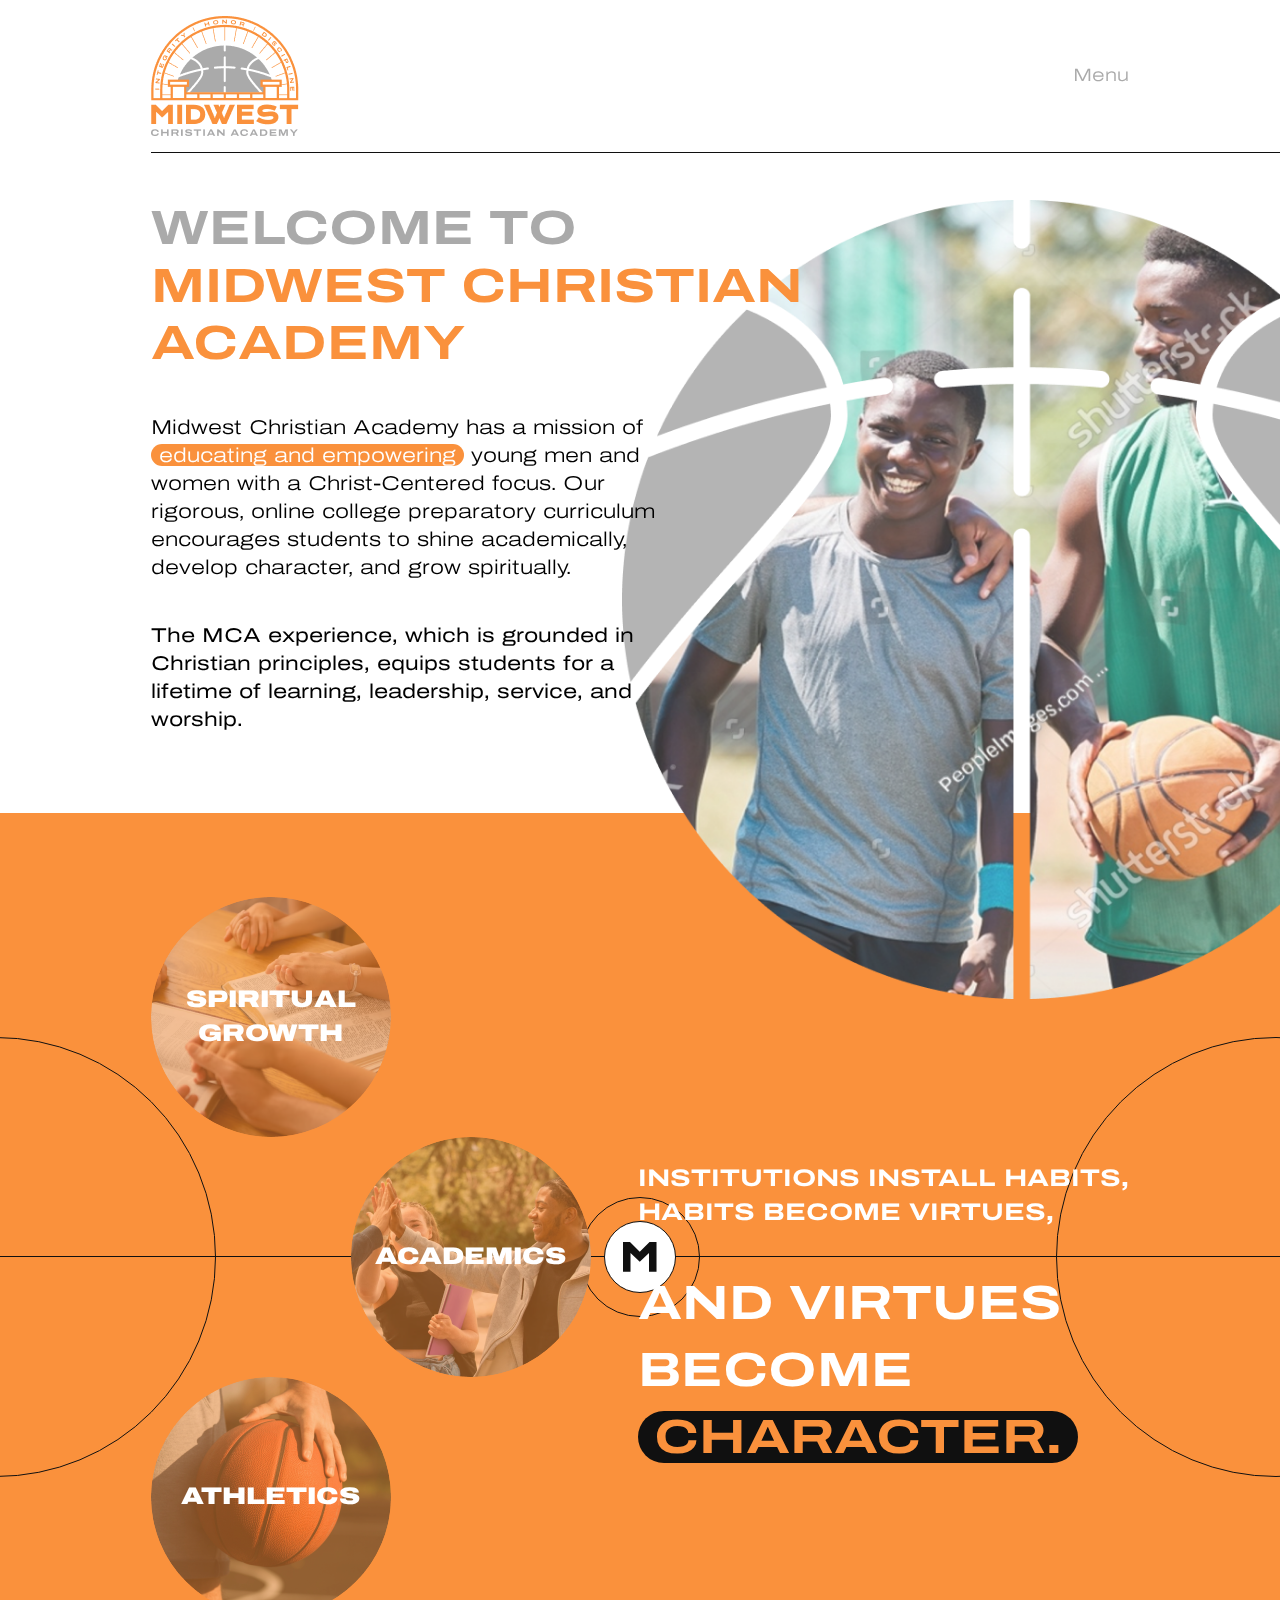
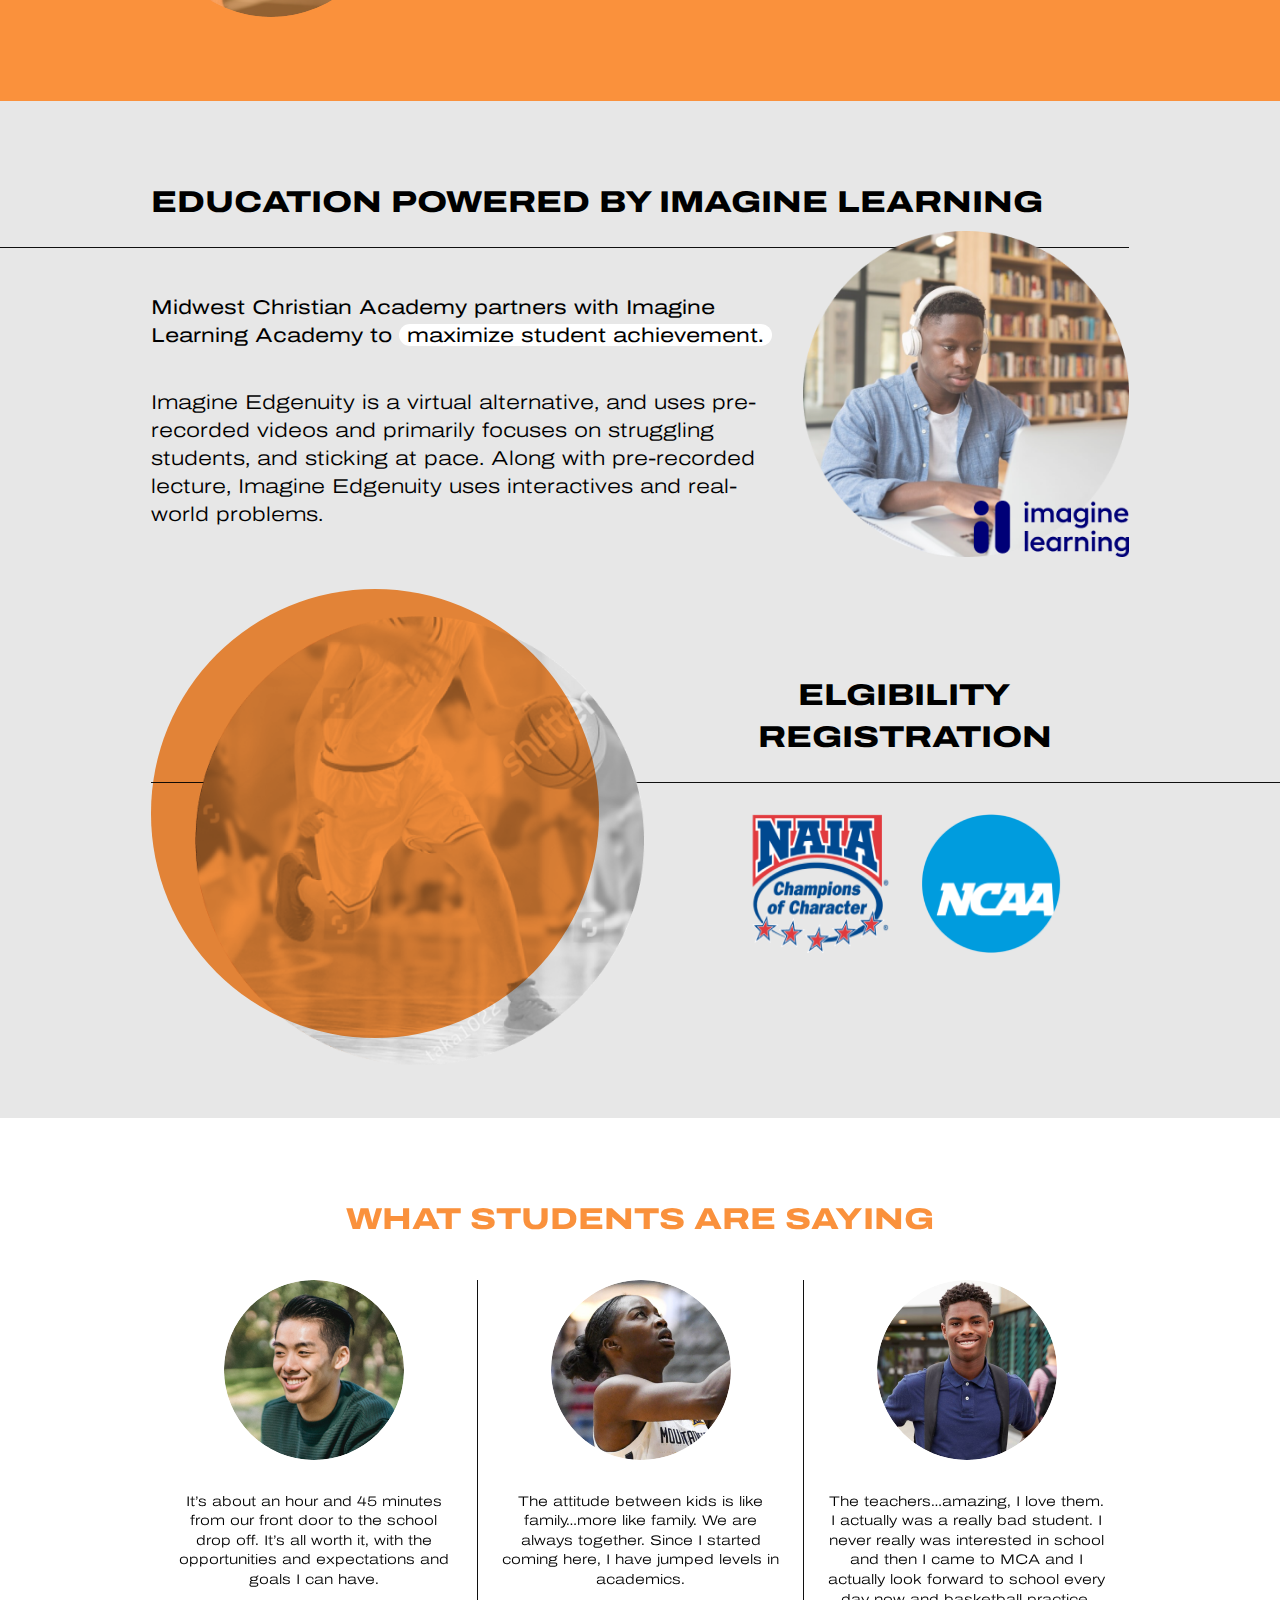
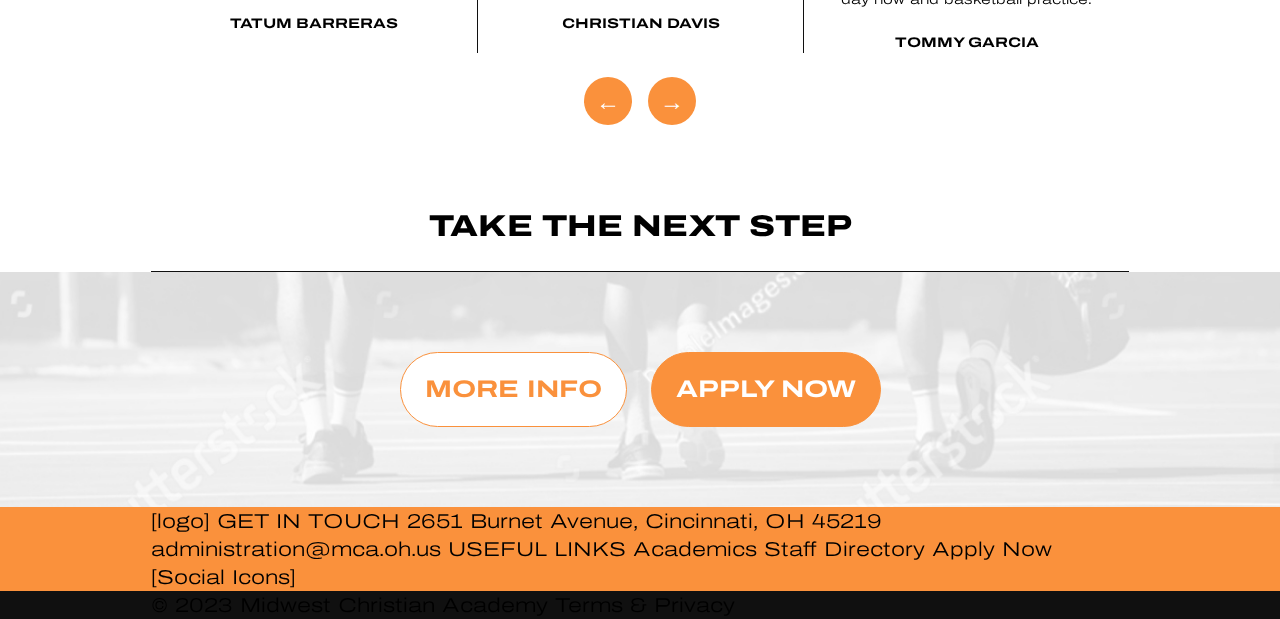
==== index.html @ 6b10b84a "submit Testimonial & CTA section" ====
<!DOCTYPE html>
<html lang="en">
  <head>
    <meta charset="UTF-8" />
    <meta http-equiv="X-UA-Compatible" content="IE=edge" />
    <meta name="viewport" content="width=device-width, initial-scale=1.0" />
    <title>Midwest Christian Academy</title>
    <!-- swiper css -->
    <link
      rel="stylesheet"
      href="https://cdn.jsdelivr.net/npm/swiper@9/swiper-bundle.min.css"
    />
    <!-- main css -->
    <link rel="stylesheet" href="style.css" />
  </head>

  <body>
    <header>
      <div class="container d-flex">
        <div class="logo">
          <img
            src="./images/logo_midwestchristian.png"
            alt="Midwest Christian Academy Logo"
          />
        </div>
        <nav><a href="#">Menu</a></nav>
      </div>
      <hr />
    </header>
    <main>
      <!-- HERO -->
      <section id="hero" class="d-flex">
        <img class="hero-img" src="./images/hero.png" />
        <div class="container d-grid">
          <h1><span>Welcome to</span> Midwest Christian Academy</h1>
          <p>
            Midwest Christian Academy has a mission of <span class="hilight">educating and empowering</span>
            young men and women with a Christ-Centered focus. Our rigorous,
            online college preparatory curriculum encourages students to shine
            academically, develop character, and grow spiritually.
          </p>
          <p>
            <b>The MCA experience, which is grounded in Christian principles,
              equips students for a lifetime of learning, leadership, service,
              and worship.</b>
          </p>
        </div>
      </section>
      <!-- SUB MENU -->
      <section class="bg-basketball">
        <div class="container d-flex">
          <div class="subMenu__list d-flex">
            <a href="#" class="subMenu spiritual">Spiritual Growth</a>
            <a href="#" class="subMenu academics">Academics</a>
            <a href="#" class="subMenu athletics">Athletics</a>
          </div>
          <div class="subMenu__txt">
            <p>
              Institutions install habits,<br />
              habits become virtues,
            </p>
            <p>
              and virtues<br />
              become<br />
              <span class="hilight">character.</span>
            </p>
          </div>
        </div>
      </section>
      <!-- IMAGINE LEARNING -->
      <section id="imgLearning">  
        <div class="container">
          <h2>EDUCATION POWERED BY Imagine Learning</h2>
          <hr>
          <div class="d-grid">
            <p class="imgLearning__txt1"><b>Midwest Christian Academy partners with Imagine Learning Academy to <span class="hilight">maximize student achievement.</span></b></p>
            <img class="imgLearning__img" src="./images/home_imagelearning.png" alt="Imagine Learning">
            <p class="imgLearning__txt2">Imagine Edgenuity is a virtual alternative, and uses pre-recorded videos and primarily focuses on struggling students, and sticking at pace. Along with pre-recorded lecture, Imagine Edgenuity uses interactives and real-world problems.</p>
          </div>
        </div>
      </section>
      <!-- ELGIBILITY -->
      <section id="elgibility">
        <div class="container d-grid">
          <div class="elgibility__img">
            <div class="orangeCircle"></div>
            <img src="./images/home_elgibility.png">
          </div>
          <div class="elgibility__txt">
            <h2>ELGIBILITY REGISTRATION</h2>
            <hr>
            <div class="elgibility__logo d-flex">
              <img src="./images/logo_naia.png" alt="NAIA Logo">
              <img src="./images/logo_ncaa.png" alt="NCAA Logo">
            </div>
          </div>
        </div>
      </section>
      <!-- TESTIMONIAL -->
      <section id="testimonial">
        <div class="container">
          <h2>What Students Are Saying</h2>
          <!-- Slider main container -->
          <div class="swiper testiSlider">
            <div class="swiper-wrapper">
              <!-- testi 1 -->
              <div class="swiper-slide testiCard">
                <div class="testi-img">
                  <img src="./images/student_1.png" alt="">
                </div>
                  <div class="testi-txt">
                    <p>It’s about an hour and 45 minutes from our front door to the school drop off. It’s all worth it, with the opportunities and expectations and
                      goals I can have.</p>
                      <div class="testi-name">Tatum Barreras</div>
                  </div>
              </div>
              <!-- testi 2 -->
              <div class="swiper-slide testiCard">
                <div class="testi-img">
                  <img src="./images/student_2.png" alt="">
                </div>
                  <div class="testi-txt">
                    <p>The attitude between kids is like family…more like family. We are always together. Since I started coming here, I have jumped levels in academics.</p>
                      <div class="testi-name">Christian Davis</div>
                  </div>
              </div>
              <!-- testi 3 -->
              <div class="swiper-slide testiCard">
                <div class="testi-img">
                  <img src="./images/student_3.png" alt="">
                </div>
                  <div class="testi-txt">
                    <p>The teachers…amazing, I love them. I actually was a really bad student. I never really was interested in school and then I came to MCA and I actually look forward to school every day now and basketball practice.</p>
                      <div class="testi-name">Tommy Garcia</div>
                  </div>
              </div>
              <!-- testi 1 -->
              <div class="swiper-slide testiCard">
                <div class="testi-img">
                  <img src="./images/student_1.png" alt="">
                </div>
                  <div class="testi-txt">
                    <p>It’s about an hour and 45 minutes from our front door to the school drop off. It’s all worth it, with the opportunities and expectations and
                      goals I can have.</p>
                      <div class="testi-name">Tatum Barreras</div>
                  </div>
              </div>
              <!-- testi 2 -->
              <div class="swiper-slide testiCard">
                <div class="testi-img">
                  <img src="./images/student_2.png" alt="">
                </div>
                  <div class="testi-txt">
                    <p>The attitude between kids is like family…more like family. We are always together. Since I started coming here, I have jumped levels in academics.</p>
                      <div class="testi-name">Christian Davis</div>
                  </div>
              </div>
            </div>
            <div class="testiSlider-control">
              <div class="swiper-button-prev slider-arrow"></div>
              <div class="swiper-button-next slider-arrow"></div>
            </div>
          </div>
        </div>
      </section>
      <!-- CTA -->
      <div class="container">
        <h2 class="cta-heading">Take the next step</h2>
        <hr>
      </div>
      <section id="cta">
        <div class="container d-flex">
          <a href="#" class="btn btn-white">More Info</a>
          <a href="#" class="btn">Apply Now</a>
        </div>
      </section>
    </main>
    <footer>
      <div class="footer">
        <div class="container d-flex">
          [logo]

          GET IN TOUCH
          2651 Burnet Avenue, Cincinnati, OH 45219
          administration@mca.oh.us

          USEFUL LINKS
          Academics
          Staff Directory
          Apply Now

          [Social Icons]
        </div>
      </div>
      <div class="copyright">
        <div class="container d-flex">
          © 2023 Midwest Christian Academy
          Terms & Privacy
        </div>
      </div>
    </footer>

    <!-- swiper js -->
    <script src="https://cdn.jsdelivr.net/npm/swiper@9/swiper-bundle.min.js"></script>
    <!-- main js -->
    <script src="scripts.js"></script>
  </body>
</html>
---- style.css ----
:root {
  --clr-black: #101010;
  --clr-white: #fff;
  --clr-orange: #fa913c;
  --clr-gray: #aaa;
  --clr-light-gray: #e7e7e7;
  --container-padding: clamp(1.5rem, -1.777rem + 13.981vw, 15rem);
}

/* ==================== font-face ==================== */
@font-face {
  font-family: 'Archivo Expanded';
  src: url('./fonts/ArchivoExpanded-Black.woff2') format('woff2'),
      url('./fonts/ArchivoExpanded-Black.woff') format('woff');
  font-weight: 900;
  font-style: normal;
  font-display: swap;
}

@font-face {
  font-family: 'Archivo Expanded';
  src: url('./fonts/ArchivoExpanded-ExtraBold.woff2') format('woff2'),
      url('./fonts/ArchivoExpanded-ExtraBold.woff') format('woff');
  font-weight: 800;
  font-style: normal;
  font-display: swap;
}

@font-face {
  font-family: 'Archivo Expanded';
  src: url('./fonts/ArchivoExpanded-Bold.woff2') format('woff2'),
      url('./fonts/ArchivoExpanded-Bold.woff') format('woff');
  font-weight: bold;
  font-style: normal;
  font-display: swap;
}

@font-face {
  font-family: 'Archivo Expanded';
  src: url('./fonts/ArchivoExpanded-Regular.woff2') format('woff2'),
      url('./fonts/ArchivoExpanded-Regular.woff') format('woff');
  font-weight: normal;
  font-style: normal;
  font-display: swap;
}

@font-face {
  font-family: 'Archivo Expanded';
  src: url('./fonts/ArchivoExpanded-Light.woff2') format('woff2'),
      url('./fonts/ArchivoExpanded-Light.woff') format('woff');
  font-weight: 300;
  font-style: normal;
  font-display: swap;
}

@font-face {
  font-family: 'Archivo Expanded';
  src: url('./fonts/ArchivoExpanded-Thin.woff2') format('woff2'),
      url('./fonts/ArchivoExpanded-Thin.woff') format('woff');
  font-weight: 100;
  font-style: normal;
  font-display: swap;
}

/* ==================== Resets ==================== */

*,
*::before,
*::after {
  box-sizing: border-box;
}

* {
  margin: 0;
}

html,
body {
  height: 100%;
}

body {
  font-family: "Archivo Expanded", sans-serif;
  font-size: clamp(0.875rem, 0.696rem + 0.764vw, 1.25rem);
  font-weight: 300;
  line-height: 1.4;
  -webkit-font-smoothing: antialiased;
}

img,
picture,
video,
canvas,
svg {
  display: block;
  max-width: 100%;
}

input,
button,
textarea,
select {
  font: inherit;
}

p,
h1,
h2,
h3,
h4,
h5,
h6 {
  overflow-wrap: break-word;
}

/* ==================== Utility Classes ==================== */
.d-flex {
  display: flex;
}

.d-grid {
  display: grid;
}

.container {
  padding-inline: var(--container-padding);
  margin: 0 auto;
}
.hilight {
  border-radius: 100px;
  padding-inline: .5rem;
}
.btn {
  background-color: var(--clr-orange);
  border: 1px solid var(--clr-orange);
  border-radius: 100px;
  color: var(--clr-white);
  font-size: clamp(0.875rem, 0.576rem + 1.274vw, 1.5rem);
  font-weight: 700;
  padding: clamp(1rem, 0.881rem + 0.51vw, 1.25rem) 1.5rem;
  text-transform: uppercase;
  transition: .3s ease-out;
}
.btn:hover {
  transform: scale(1.05);
}
.btn-white {
  background-color: var(--clr-white);
  color: var(--clr-orange);
}

/* ==================== Styles ==================== */
body {
  max-width: 1920px;
  margin: 0 auto;
}
a {
  text-decoration: none;
}
h1, h2 {
  text-transform: uppercase;
}
h2 {
  font-weight: 800;
  margin-bottom: 1.5rem;
}
hr {
  border: 0;
  border-bottom: 1px solid var(--clr-black);
}

/* header */
header .container {
  padding-block: 1rem;
  justify-content: space-between;
  align-items: center;
}

header .logo > img {
  height: 60px;
}

header nav a {
  color: var(--clr-gray);
}

header hr {
  width: calc(100% - var(--container-padding));
  float: right;
}

/* hero */
#hero {
  position: relative;
  margin-block: 1.5rem;
  min-height: 420px;
}
#hero .hero-img {
  display: block;
  position: absolute;
  top: 0;
  right: 0;
  width: clamp(15rem, 2.52rem + 53.248vw, 41.125rem);
  z-index: 0;
}

#hero .container {
  align-content: center;
  position: relative;
  z-index: 1;
}

#hero h1 {
  font-size: clamp(2rem, 1.522rem + 2.038vw, 3rem);
  color: var(--clr-orange);
  line-height: 1.2;
  text-transform: uppercase;
  padding-top: 33px;
  margin-bottom: 40px;
  width: 10ch;
}
#hero h1 > span {
  color: var(--clr-gray);
  display: block;
}
#hero p {
  font-weight: 300;
}

#hero p:first-of-type {
  margin-bottom: clamp(1.25rem, 0.653rem + 2.548vw, 2.5rem);
}


#hero .hilight {
  color: var(--clr-white);
  background-color: var(--clr-orange);
}

/* sub menu */
.bg-basketball {
  background: url(./images/basketball_ellipse-top.svg), url(./images/basketball_M.svg), url(./images/basketball_line.svg), url(./images/basketball_ellipse-bottom.svg), var(--clr-orange);
  background-position: center top, center, top center, bottom center;
  background-repeat: no-repeat, no-repeat, repeat-y, no-repeat;
}
.bg-basketball .container {
  flex-direction: column;
  justify-content: space-between;
  color: var(--clr-white);
  text-transform: uppercase;
  min-height: clamp(37.5rem, 28.901rem + 36.688vw, 55.5rem);
  padding-block: 4rem;
}
.subMenu__list {
  justify-content: space-between;
}
.subMenu {
  display: grid;
  place-items: center;
  width: clamp(6.375rem, 2.255rem + 17.58vw, 15rem);
  height: clamp(6.375rem, 2.255rem + 17.58vw, 15rem);
  border-radius: 50%;
  color: var(--clr-white);
  font-size: clamp(0.625rem, 0.207rem + 1.783vw, 1.5rem);
  font-weight: 900;
  text-align: center;
  background-repeat: no-repeat;
  background-size: 100%;
}
.subMenu.spiritual {
  background-image: url(./images/home_spiritualGrowth.png);
}
.subMenu.academics {
  margin-top: 48px;
  background-image: url(./images/home_academics.png);
}
.subMenu.athletics {
  background-image: url(./images/home_athletics.png);
}
.subMenu__txt {
  font-weight: 700;
  text-align: center;
}
.subMenu__txt p:nth-child(1) {
  font-size: clamp(1rem, 0.761rem + 1.019vw, 1.5rem);
}
.subMenu__txt p:nth-child(2) {
  font-size: clamp(2rem, 1.522rem + 2.038vw, 3rem);
}
.subMenu__txt .hilight {
  color: var(--clr-orange);
  background-color: var(--clr-black);
  padding-inline: 1rem;
}

/* Imagine Learning & Elgibility Registration */
#imgLearning, #elgibility {
  position: relative;
  background-color: var(--clr-light-gray);
  padding-block-start: clamp(2rem, 0.567rem + 6.115vw, 5rem);
}
#imgLearning hr {
  position: absolute;
  left: 0;
  min-width: calc(100% - var(--container-padding));
}
#imgLearning .d-grid {
  position: relative;
  grid-template-columns: repeat(2, 1fr);
  column-gap: clamp(0.625rem, 0.446rem + 0.764vw, 1rem);
}
.imgLearning__img {
  position: relative;
  top: -1rem;
}
.imgLearning__txt1 {
  align-self: center;
  margin-top: 1.5rem;
}
#imgLearning .hilight {
  background-color: var(--clr-white);
}
.imgLearning__txt2 {
  margin-top: 1rem;
  grid-column: 1 / span 2;
}
#elgibility {
  padding-block-end: clamp(2rem, 0.567rem + 6.115vw, 5rem);
  position: relative;
}
.elgibility__img {
  display: none;
}
#elgibility hr {
  position: absolute;
  right: 0;
  min-width: calc(100% - var(--container-padding));
  z-index: 0;
}
.elgibility__logo {
  padding-top: 2rem;
  justify-content: center; 
  gap: 2rem;
}
.elgibility__logo img {
  width: clamp(6.563rem, 5.518rem + 4.459vw, 8.75rem);
}

/* Testimonial */
#testimonial {
  padding-block: clamp(2.5rem, 1.306rem + 5.096vw, 5rem);
}
#testimonial h2 {
  color: var(--clr-orange);
  text-align: center;
  margin-bottom: clamp(1.5rem, 1.022rem + 2.038vw, 2.5rem);
}
.testiCard {
  display: grid;
  font-size: clamp(0.75rem, 0.69rem + 0.255vw, 0.875rem);
  grid-template-columns: clamp(7.25rem, 5.339rem + 8.153vw, 11.25rem) 1fr;
  gap: clamp(0.625rem, -0.032rem + 2.803vw, 2rem);
}
.testi-img {
  width: clamp(7.25rem, 5.339rem + 8.153vw, 11.25rem);
  height: clamp(7.25rem, 5.339rem + 8.153vw, 11.25rem);
  border-radius: 50%;
  display: flex;
  justify-content: center;
  overflow: hidden;
}
.testi-img img {
  object-fit: cover;
}
.testi-txt {
  display: grid;
  align-content: center;
}
.testi-txt p {
  font-size: inherit;
}
.testi-name {
  margin-top: clamp(1rem, 0.761rem + 1.019vw, 1.5rem);
  font-size: inherit;
  font-weight: 700;
  text-transform: uppercase;
}
.testiSlider-control {
  position: relative;
  height: 48px;
  margin-top: 1rem;

}
.swiper-button-prev, .swiper-button-next {
  position: absolute;
  top: 0;
  margin-top: unset;
}
.swiper-button-prev {
  left: calc(50% - 2rem);
  transform: translateX(-50%);
}
.swiper-button-next {
  right: calc(50% - 2rem);
  transform: translateX(50%);
}
.slider-arrow {
  width: 48px;
  height: 48px;
  border-radius: 50%;
  display: grid;
  place-items: center;
  background-color: var(--clr-orange);
}
.slider-arrow::after {
  content: '→';
  font-size: 1.5rem;
  color: var(--clr-white);
}
.swiper-button-prev::after {
  transform: scaleX(-1);
}

/* CTA */
.cta-heading {
  text-align: center;
}
#cta {
  background-image: url(./images/home_cta_bg.jpg);
  background-repeat: no-repeat;
  background-size: cover;
  background-position: center bottom;
  padding-block: clamp(2.5rem, 1.306rem + 5.096vw, 5rem);
}
#cta .d-flex {
  justify-content: center;
  gap: clamp(0.625rem, 0.207rem + 1.783vw, 1.5rem);
}

/* FOOTER */
.footer {
  background-color: var(--clr-orange);
}
.copyright {
  background-color: var(--clr-black);
}

/* ==================== MEDIA QUERY ==================== */

/* ---------- 768px ---------- */
@media (min-width: 768px) {
  /* hero */
  #hero {
    margin: 3rem 0 5rem;
  }
  #hero h1 {
    padding-top: unset;
    width: unset;
  }
  #hero p {
    width: 56%;
  }

  /* Imagine Learning & Elgibility Registration */
  #imgLearning .d-grid {
    grid-template-columns: 1fr 33.33%;
  }
  .imgLearning__img {
    grid-column: 2;
    grid-row: 1 / span 2;
  }
  .imgLearning__txt2 {
    grid-column: 1;
  }
  #elgibility {
    padding-block-start: 1rem;
  }
  #elgibility .d-grid {
    grid-template-columns: repeat(2, 1fr);
    gap: 5rem;
  }
  .elgibility__img {
    display: block;
    position: relative;
  }
  .elgibility__img .orangeCircle {
    position: absolute;
    background-color: var(--clr-orange);
    border-radius: 50%;
    mix-blend-mode: multiply;
    height: 100%;
    aspect-ratio: 1 / 1;
    z-index: 2;
  }
  .elgibility__img img {
    position: relative;
    top: 6%;
    left: 10%;
    z-index: 1;
  }
  .elgibility__txt{
    text-align: center;
    align-self: center;
  }

  /* Testimonial */
  .testiCard {
    grid-template-columns: 1fr;
    justify-items: center;
    align-content: start;
    padding-inline: 1.5rem;
    text-align: center;
    height: auto;
  }
  .testiCard:not(:first-child) {
    border-left: 1px solid var(--clr-black);
  }
  .testiSlider-control {
    margin-top: 1.5rem;
  }
}

/* ---------- 920px ---------- */
@media (min-width:920px) {
  /* header */
  header .logo > img {
    height: 120px;
  }

  header nav {
    font-size: 1.125rem;
  }

  /* sub menu */
  .bg-basketball {
    background: url(./images/basketball_ellipse-left.svg), url(./images/basketball_M-desktop.svg), url(./images/basketball_line-desktop.svg), url(./images/basketball_ellipse-right.svg), var(--clr-orange);
    background-position: left center, center, left center, right center;
    background-repeat: no-repeat, no-repeat, repeat-x, no-repeat;
  }
  .bg-basketball .container {
    flex-direction: row;
    align-items: center;
  }
  .subMenu__list {
    flex-direction: column;
  }
  .subMenu.academics {
    margin-top: unset;
    margin-left: 200px;
  }
  .subMenu__txt {
    text-align: left;
  }
  .subMenu__txt p:nth-child(1) {
    margin-top: 7.5rem;
    margin-bottom: 40px;
  }
}
/* ---------- 1441px ---------- */
@media (min-width:1444px) {
  #hero p {
    width: 57%;
  }
}
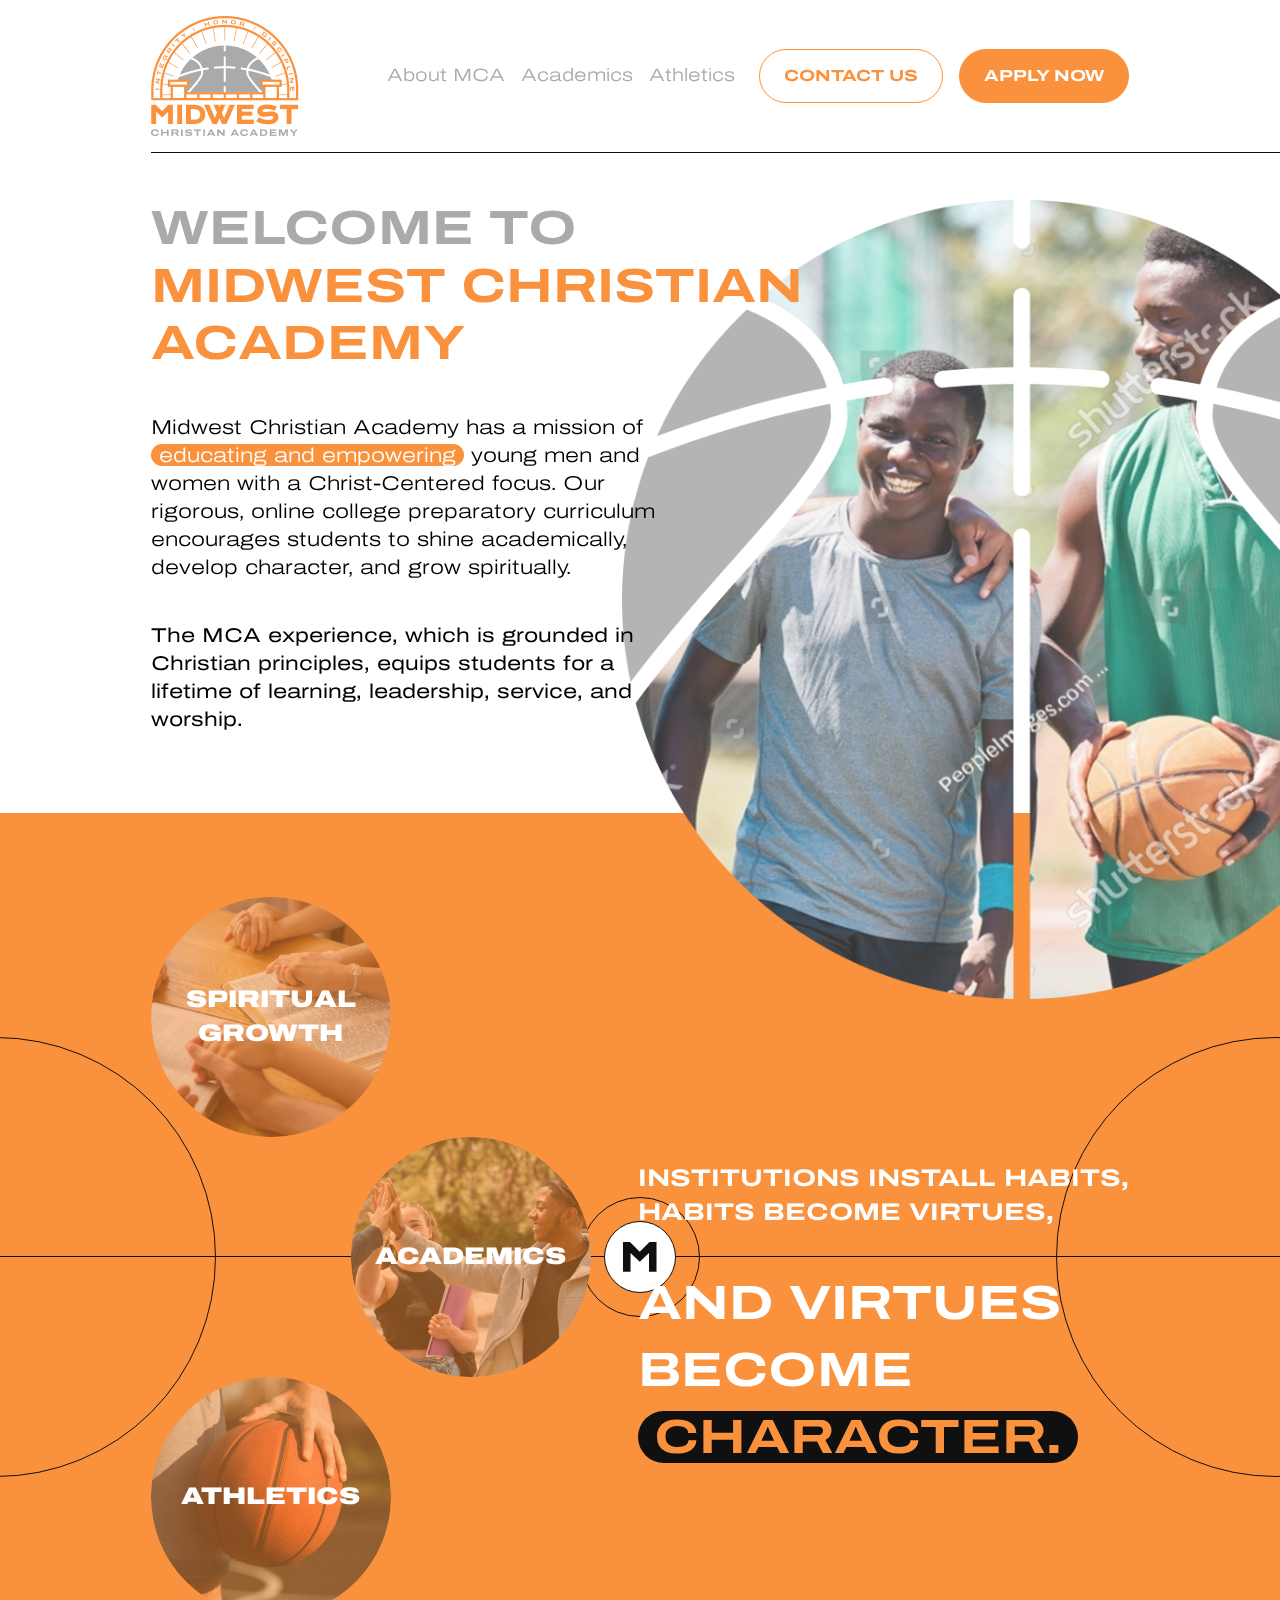
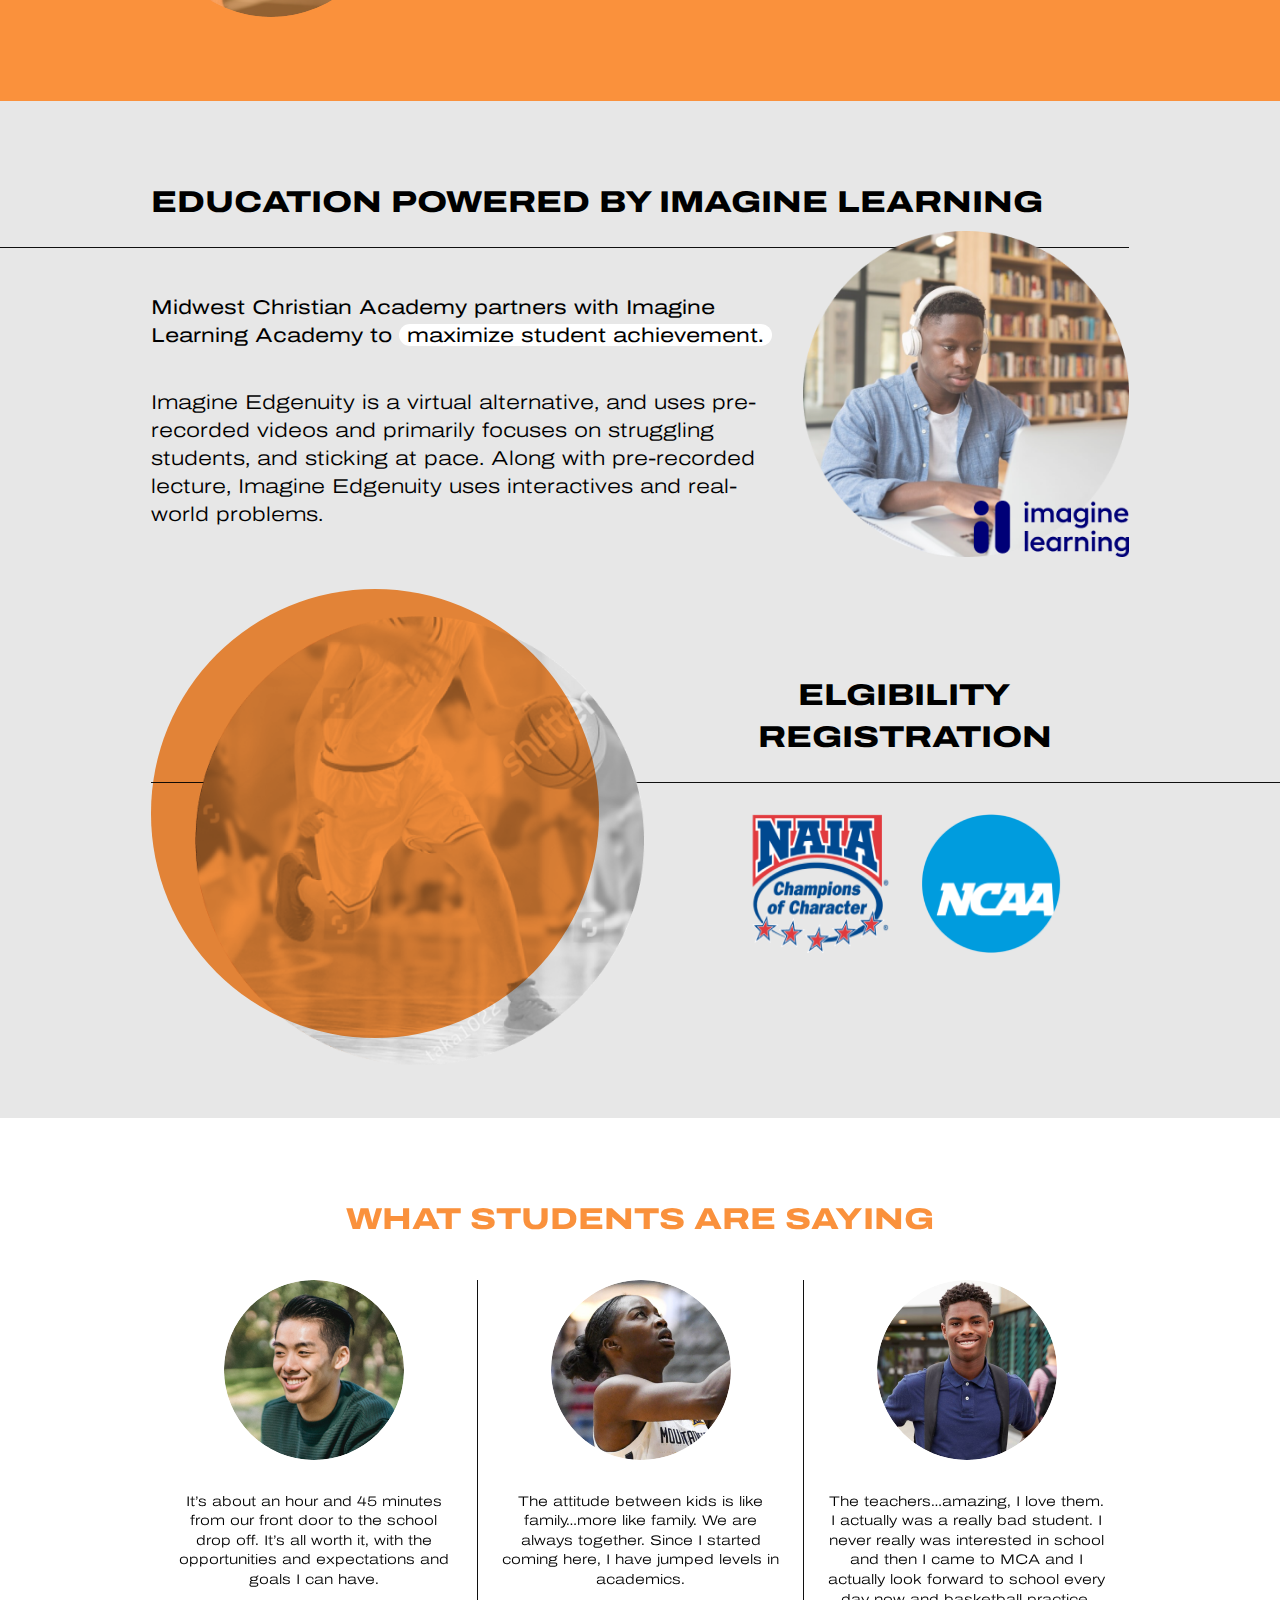
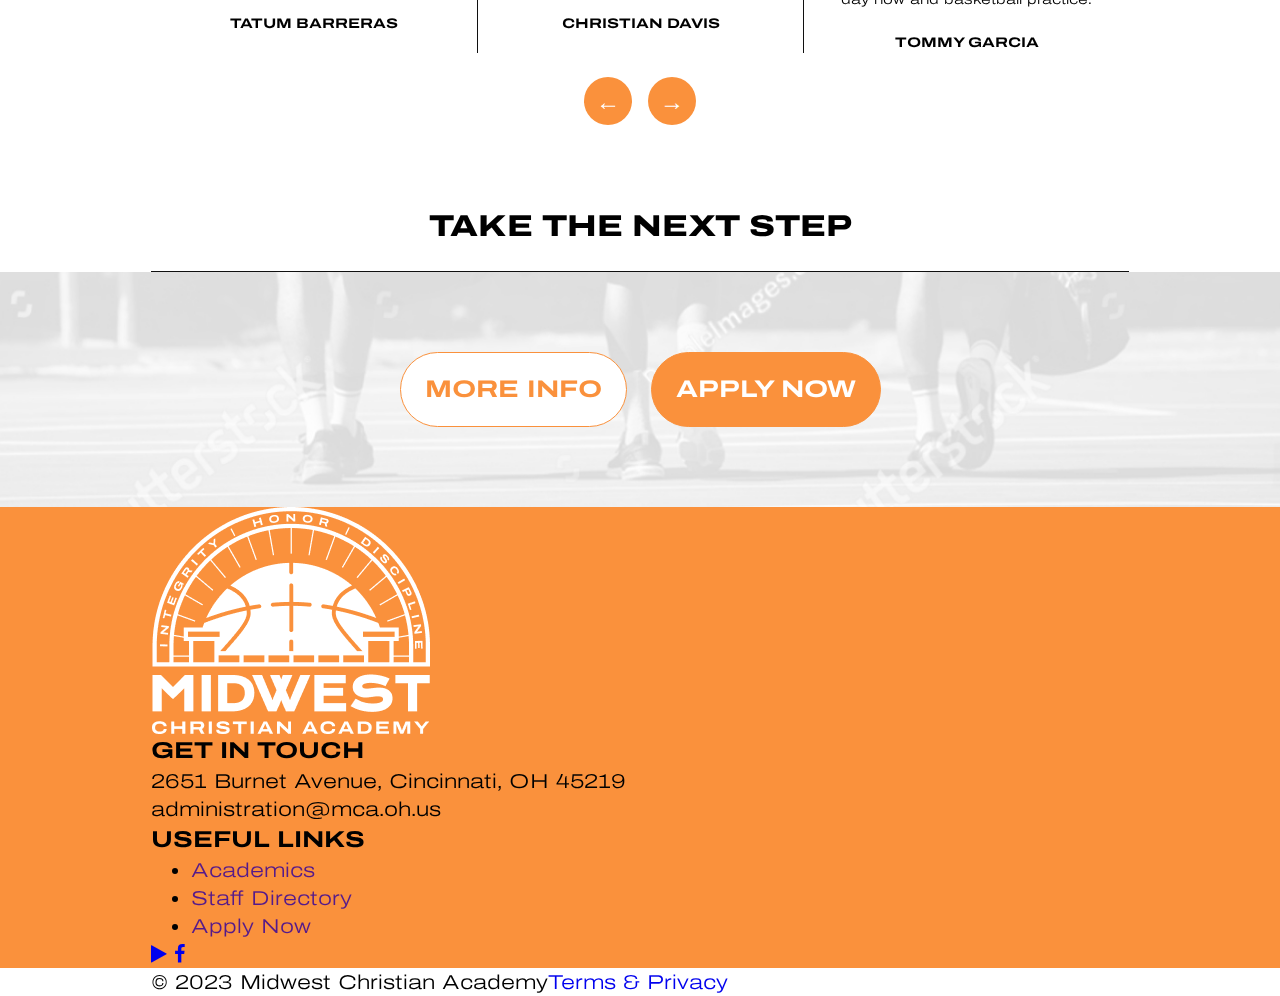
==== commit c3dc7dc1: "submit navbat" ====
--- a/index.html
+++ b/index.html
@@ -10,6 +10,11 @@
       rel="stylesheet"
       href="https://cdn.jsdelivr.net/npm/swiper@9/swiper-bundle.min.css"
     />
+    <!-- icon library -->
+    <link
+      rel="stylesheet"
+      href="https://cdnjs.cloudflare.com/ajax/libs/font-awesome/4.7.0/css/font-awesome.min.css"
+    />
     <!-- main css -->
     <link rel="stylesheet" href="style.css" />
   </head>
@@ -18,12 +23,31 @@
     <header>
       <div class="container d-flex">
         <div class="logo">
-          <img
-            src="./images/logo_midwestchristian.png"
-            alt="Midwest Christian Academy Logo"
-          />
-        </div>
-        <nav><a href="#">Menu</a></nav>
+          <a href="#"
+            ><img
+              class="logo__img"
+              src="./images/logo_midwestchristian.png"
+              alt="Midwest Christian Academy Logo"
+          /></a>
+        </div>
+        <nav class="nav">
+          <ul class="nav__list">
+            <li class="nav__item">
+              <a href="#" class="nav__link" onclick="toggle()">About MCA</a>
+            </li>
+            <li class="nav__item">
+              <a href="#" class="nav__link" onclick="toggle()">Academics</a>
+            </li>
+            <li class="nav__item">
+              <a href="#" class="nav__link" onclick="toggle()">Athletics</a>
+            </li>
+          </ul>
+          <div class="nav__cta">
+            <a class="nav__btn nav__btn-white" href="#">Contact us</a>
+            <a class="nav__btn" href="#">Apply Now</a>
+          </div>
+        </nav>
+        <div class="toggle" onclick="toggle()"></div>
       </div>
       <hr />
     </header>
@@ -34,20 +58,23 @@
         <div class="container d-grid">
           <h1><span>Welcome to</span> Midwest Christian Academy</h1>
           <p>
-            Midwest Christian Academy has a mission of <span class="hilight">educating and empowering</span>
+            Midwest Christian Academy has a mission of
+            <span class="hilight">educating and empowering</span>
             young men and women with a Christ-Centered focus. Our rigorous,
             online college preparatory curriculum encourages students to shine
             academically, develop character, and grow spiritually.
           </p>
           <p>
-            <b>The MCA experience, which is grounded in Christian principles,
+            <b
+              >The MCA experience, which is grounded in Christian principles,
               equips students for a lifetime of learning, leadership, service,
-              and worship.</b>
+              and worship.</b
+            >
           </p>
         </div>
       </section>
       <!-- SUB MENU -->
-      <section class="bg-basketball">
+      <section class="subMenu__bg">
         <div class="container d-flex">
           <div class="subMenu__list d-flex">
             <a href="#" class="subMenu spiritual">Spiritual Growth</a>
@@ -68,14 +95,29 @@
         </div>
       </section>
       <!-- IMAGINE LEARNING -->
-      <section id="imgLearning">  
+      <section id="imgLearning">
         <div class="container">
           <h2>EDUCATION POWERED BY Imagine Learning</h2>
-          <hr>
+          <hr />
           <div class="d-grid">
-            <p class="imgLearning__txt1"><b>Midwest Christian Academy partners with Imagine Learning Academy to <span class="hilight">maximize student achievement.</span></b></p>
-            <img class="imgLearning__img" src="./images/home_imagelearning.png" alt="Imagine Learning">
-            <p class="imgLearning__txt2">Imagine Edgenuity is a virtual alternative, and uses pre-recorded videos and primarily focuses on struggling students, and sticking at pace. Along with pre-recorded lecture, Imagine Edgenuity uses interactives and real-world problems.</p>
+            <p class="imgLearning__txt1">
+              <b
+                >Midwest Christian Academy partners with Imagine Learning
+                Academy to
+                <span class="hilight">maximize student achievement.</span></b
+              >
+            </p>
+            <img
+              class="imgLearning__img"
+              src="./images/home_imagelearning.png"
+              alt="Imagine Learning"
+            />
+            <p class="imgLearning__txt2">
+              Imagine Edgenuity is a virtual alternative, and uses pre-recorded
+              videos and primarily focuses on struggling students, and sticking
+              at pace. Along with pre-recorded lecture, Imagine Edgenuity uses
+              interactives and real-world problems.
+            </p>
           </div>
         </div>
       </section>
@@ -84,14 +126,14 @@
         <div class="container d-grid">
           <div class="elgibility__img">
             <div class="orangeCircle"></div>
-            <img src="./images/home_elgibility.png">
+            <img src="./images/home_elgibility.png" />
           </div>
           <div class="elgibility__txt">
             <h2>ELGIBILITY REGISTRATION</h2>
-            <hr>
+            <hr />
             <div class="elgibility__logo d-flex">
-              <img src="./images/logo_naia.png" alt="NAIA Logo">
-              <img src="./images/logo_ncaa.png" alt="NCAA Logo">
+              <img src="./images/logo_naia.png" alt="NAIA Logo" />
+              <img src="./images/logo_ncaa.png" alt="NCAA Logo" />
             </div>
           </div>
         </div>
@@ -106,54 +148,73 @@
               <!-- testi 1 -->
               <div class="swiper-slide testiCard">
                 <div class="testi-img">
-                  <img src="./images/student_1.png" alt="">
-                </div>
-                  <div class="testi-txt">
-                    <p>It’s about an hour and 45 minutes from our front door to the school drop off. It’s all worth it, with the opportunities and expectations and
-                      goals I can have.</p>
-                      <div class="testi-name">Tatum Barreras</div>
-                  </div>
+                  <img src="./images/student_1.png" alt="" />
+                </div>
+                <div class="testi-txt">
+                  <p>
+                    It’s about an hour and 45 minutes from our front door to the
+                    school drop off. It’s all worth it, with the opportunities
+                    and expectations and goals I can have.
+                  </p>
+                  <div class="testi-name">Tatum Barreras</div>
+                </div>
               </div>
               <!-- testi 2 -->
               <div class="swiper-slide testiCard">
                 <div class="testi-img">
-                  <img src="./images/student_2.png" alt="">
-                </div>
-                  <div class="testi-txt">
-                    <p>The attitude between kids is like family…more like family. We are always together. Since I started coming here, I have jumped levels in academics.</p>
-                      <div class="testi-name">Christian Davis</div>
-                  </div>
+                  <img src="./images/student_2.png" alt="" />
+                </div>
+                <div class="testi-txt">
+                  <p>
+                    The attitude between kids is like family…more like family.
+                    We are always together. Since I started coming here, I have
+                    jumped levels in academics.
+                  </p>
+                  <div class="testi-name">Christian Davis</div>
+                </div>
               </div>
               <!-- testi 3 -->
               <div class="swiper-slide testiCard">
                 <div class="testi-img">
-                  <img src="./images/student_3.png" alt="">
-                </div>
-                  <div class="testi-txt">
-                    <p>The teachers…amazing, I love them. I actually was a really bad student. I never really was interested in school and then I came to MCA and I actually look forward to school every day now and basketball practice.</p>
-                      <div class="testi-name">Tommy Garcia</div>
-                  </div>
+                  <img src="./images/student_3.png" alt="" />
+                </div>
+                <div class="testi-txt">
+                  <p>
+                    The teachers…amazing, I love them. I actually was a really
+                    bad student. I never really was interested in school and
+                    then I came to MCA and I actually look forward to school
+                    every day now and basketball practice.
+                  </p>
+                  <div class="testi-name">Tommy Garcia</div>
+                </div>
               </div>
               <!-- testi 1 -->
               <div class="swiper-slide testiCard">
                 <div class="testi-img">
-                  <img src="./images/student_1.png" alt="">
-                </div>
-                  <div class="testi-txt">
-                    <p>It’s about an hour and 45 minutes from our front door to the school drop off. It’s all worth it, with the opportunities and expectations and
-                      goals I can have.</p>
-                      <div class="testi-name">Tatum Barreras</div>
-                  </div>
+                  <img src="./images/student_1.png" alt="" />
+                </div>
+                <div class="testi-txt">
+                  <p>
+                    It’s about an hour and 45 minutes from our front door to the
+                    school drop off. It’s all worth it, with the opportunities
+                    and expectations and goals I can have.
+                  </p>
+                  <div class="testi-name">Tatum Barreras</div>
+                </div>
               </div>
               <!-- testi 2 -->
               <div class="swiper-slide testiCard">
                 <div class="testi-img">
-                  <img src="./images/student_2.png" alt="">
-                </div>
-                  <div class="testi-txt">
-                    <p>The attitude between kids is like family…more like family. We are always together. Since I started coming here, I have jumped levels in academics.</p>
-                      <div class="testi-name">Christian Davis</div>
-                  </div>
+                  <img src="./images/student_2.png" alt="" />
+                </div>
+                <div class="testi-txt">
+                  <p>
+                    The attitude between kids is like family…more like family.
+                    We are always together. Since I started coming here, I have
+                    jumped levels in academics.
+                  </p>
+                  <div class="testi-name">Christian Davis</div>
+                </div>
               </div>
             </div>
             <div class="testiSlider-control">
@@ -166,7 +227,7 @@
       <!-- CTA -->
       <div class="container">
         <h2 class="cta-heading">Take the next step</h2>
-        <hr>
+        <hr />
       </div>
       <section id="cta">
         <div class="container d-flex">
@@ -177,25 +238,36 @@
     </main>
     <footer>
       <div class="footer">
+        <div class="container d-grid">
+          <div class="footer__logo">
+            <img
+              src="./images/logo_midwestchristian-white.png"
+              alt="logo_midwestchristian logo"
+            />
+          </div>
+          <div class="footer__info">
+            <h3>GET IN TOUCH</h3>
+            <p>2651 Burnet Avenue, Cincinnati, OH 45219</p>
+            <p>administration@mca.oh.us</p>
+          </div>
+          <div class="footer__info">
+            <h3>USEFUL LINKS</h3>
+            <ul>
+              <li><a href="">Academics</a></li>
+              <li><a href="">Staff Directory</a></li>
+              <li><a href="">Apply Now</a></li>
+            </ul>
+          </div>
+          <div class="footer__sic">
+            <a href="#" class="fa fa-play"></a>
+            <a href="#" class="fa fa-facebook"></a>
+          </div>
+        </div>
+      </div>
+      <div class="footer__copyright">
         <div class="container d-flex">
-          [logo]
-
-          GET IN TOUCH
-          2651 Burnet Avenue, Cincinnati, OH 45219
-          administration@mca.oh.us
-
-          USEFUL LINKS
-          Academics
-          Staff Directory
-          Apply Now
-
-          [Social Icons]
-        </div>
-      </div>
-      <div class="copyright">
-        <div class="container d-flex">
-          © 2023 Midwest Christian Academy
-          Terms & Privacy
+          <div class="footer__copyright__txt">© 2023 Midwest Christian Academy</div>
+          <a href="#" class="footer__copyright__terms">Terms & Privacy</a>    
         </div>
       </div>
     </footer>
--- a/style.css
+++ b/style.css
@@ -77,14 +77,6 @@
 html,
 body {
   height: 100%;
-}
-
-body {
-  font-family: "Archivo Expanded", sans-serif;
-  font-size: clamp(0.875rem, 0.696rem + 0.764vw, 1.25rem);
-  font-weight: 300;
-  line-height: 1.4;
-  -webkit-font-smoothing: antialiased;
 }
 
 img,
@@ -150,9 +142,18 @@
 }
 
 /* ==================== Styles ==================== */
+html {
+  scroll-behavior: smooth;
+}
 body {
+  font-family: "Archivo Expanded", sans-serif;
+  font-size: clamp(0.875rem, 0.696rem + 0.764vw, 1.25rem);
+  font-weight: 300;
+  line-height: 1.4;
+  height: auto;
   max-width: 1920px;
   margin: 0 auto;
+  -webkit-font-smoothing: antialiased;
 }
 a {
   text-decoration: none;
@@ -168,22 +169,40 @@
   border: 0;
   border-bottom: 1px solid var(--clr-black);
 }
-
 /* header */
 header .container {
+  position: relative;
   padding-block: 1rem;
   justify-content: space-between;
   align-items: center;
 }
-
-header .logo > img {
+header .logo__img {
   height: 60px;
 }
-
-header nav a {
+nav a {
   color: var(--clr-gray);
-}
-
+  transition: .3s ease-out;
+}
+nav a:hover {
+  transform: scale(1.05);
+  }
+.nav__list {
+  list-style: none;
+  display: flex;
+  padding: 0;
+}
+.nav__item {
+  opacity: 1;
+  transition: .3s ease-out;
+}
+.nav__item:hover {
+  opacity: 0.6;
+}
+.nav__cta {
+  display: flex;
+  position: relative;
+  text-transform: uppercase;
+}
 header hr {
   width: calc(100% - var(--container-padding));
   float: right;
@@ -238,12 +257,12 @@
 }
 
 /* sub menu */
-.bg-basketball {
+.subMenu__bg {
   background: url(./images/basketball_ellipse-top.svg), url(./images/basketball_M.svg), url(./images/basketball_line.svg), url(./images/basketball_ellipse-bottom.svg), var(--clr-orange);
   background-position: center top, center, top center, bottom center;
   background-repeat: no-repeat, no-repeat, repeat-y, no-repeat;
 }
-.bg-basketball .container {
+.subMenu__bg .container {
   flex-direction: column;
   justify-content: space-between;
   color: var(--clr-white);
@@ -447,8 +466,8 @@
 
 /* ==================== MEDIA QUERY ==================== */
 
-/* ---------- 768px ---------- */
-@media (min-width: 768px) {
+/* ---------- min 768px ---------- */
+@media screen and (min-width: 768px) {
   /* hero */
   #hero {
     margin: 3rem 0 5rem;
@@ -520,24 +539,48 @@
   }
 }
 
-/* ---------- 920px ---------- */
-@media (min-width:920px) {
+/* ---------- min 920px ---------- */
+@media screen and (min-width:920px) {
   /* header */
-  header .logo > img {
+  header .logo__img {
     height: 120px;
   }
-
-  header nav {
+  .nav {
     font-size: 1.125rem;
-  }
-
+    display: flex;
+    align-items: center;
+  }
+  .nav__list {
+    gap: 1rem;
+  }
+  .nav__cta {
+    font-size: 1rem;
+    font-weight: 700;
+    gap: 1rem;
+    margin-left: 1.5rem;
+  }
+  .nav__btn {
+    background-color: var(--clr-orange);
+    border: 1px solid var(--clr-orange);
+    border-radius: 100px;
+    color: var(--clr-white);
+    padding: .9rem 1.5rem;
+  }
+  .nav__btn-white {
+    background-color: var(--clr-white);
+    color: var(--clr-orange);
+  }
+  .toggle {
+    display: none;
+  }
+  
   /* sub menu */
-  .bg-basketball {
+  .subMenu__bg {
     background: url(./images/basketball_ellipse-left.svg), url(./images/basketball_M-desktop.svg), url(./images/basketball_line-desktop.svg), url(./images/basketball_ellipse-right.svg), var(--clr-orange);
     background-position: left center, center, left center, right center;
     background-repeat: no-repeat, no-repeat, repeat-x, no-repeat;
   }
-  .bg-basketball .container {
+  .subMenu__bg .container {
     flex-direction: row;
     align-items: center;
   }
@@ -561,4 +604,104 @@
   #hero p {
     width: 57%;
   }
+}
+
+@media (max-width:919px) {
+  header {
+    position: sticky;
+    position: -webkit-sticky;
+    top: 0;
+    left: 0;
+    background-color: var(--clr-white);
+    width: 100%;
+    z-index: 1000;
+  }
+  header.sticky {
+    background-color: rgba(255, 255, 255, .9)
+  }
+  .nav {
+    position: absolute;
+    top: 93px;
+    left: 0;
+    background-color: var(--clr-white);
+    font-size: 1.5rem;
+    width: 100%;
+    height: calc(100vh - 93px);
+    overflow-y: scroll;
+    z-index: 3;
+    padding-block: 85px;
+    visibility: hidden;
+    opacity: 0;
+    transition: .5s;
+  }
+  .nav.active {
+    visibility: visible;
+    opacity: 1;
+  }
+  .nav__list {
+    flex-direction: column;
+    gap: 1.5rem;
+    padding-bottom:60px;
+  }
+  .nav__item {
+    text-align: center;
+  }
+  .nav__cta {
+    flex-direction: column;
+    justify-content: center;
+    gap: 64px;
+    height: 140px;
+    text-align: center;
+  }
+  .nav__cta::before {
+    content: '';
+    position: absolute;
+    border-top: 1px solid var(--clr-black);
+    width: 100%;
+  }
+  .nav__cta {
+    background: url(./images/basketball_nav_ellipse-left.svg), url(./images/basketball_nav_ellipse-right.svg);
+    background-position: left center, right center;
+    background-repeat: no-repeat;
+  }
+  .nav__cta a {
+    color: var(--clr-orange);
+    font-weight: 700;
+  }
+  .toggle {
+    display: block;
+    position: relative;
+    width: 32px;
+    height: 18px;
+    cursor: pointer;
+  }
+  .toggle:before{
+    content: '';
+    position: absolute;
+    top: 0;
+    width: 100%;
+    height: 2px;
+    background: var(--clr-gray);
+    z-index: 1;
+    box-shadow: 0 8px 0 var(--clr-gray);
+    transition: 0.5s;
+  }
+  .toggle:after{
+    content: '';
+    position: absolute;
+    bottom: 0;
+    width: 100%;
+    height: 2px;
+    background: var(--clr-gray);
+    z-index: 1;
+    transition: 0.5s;
+  }
+    .toggle.active::before{
+    transform: translateY(8px) rotate(45deg);
+    box-shadow: none;
+  }
+  .toggle.active::after{
+    transform: translateY(-8px) rotate(-45deg);
+  }
+
 }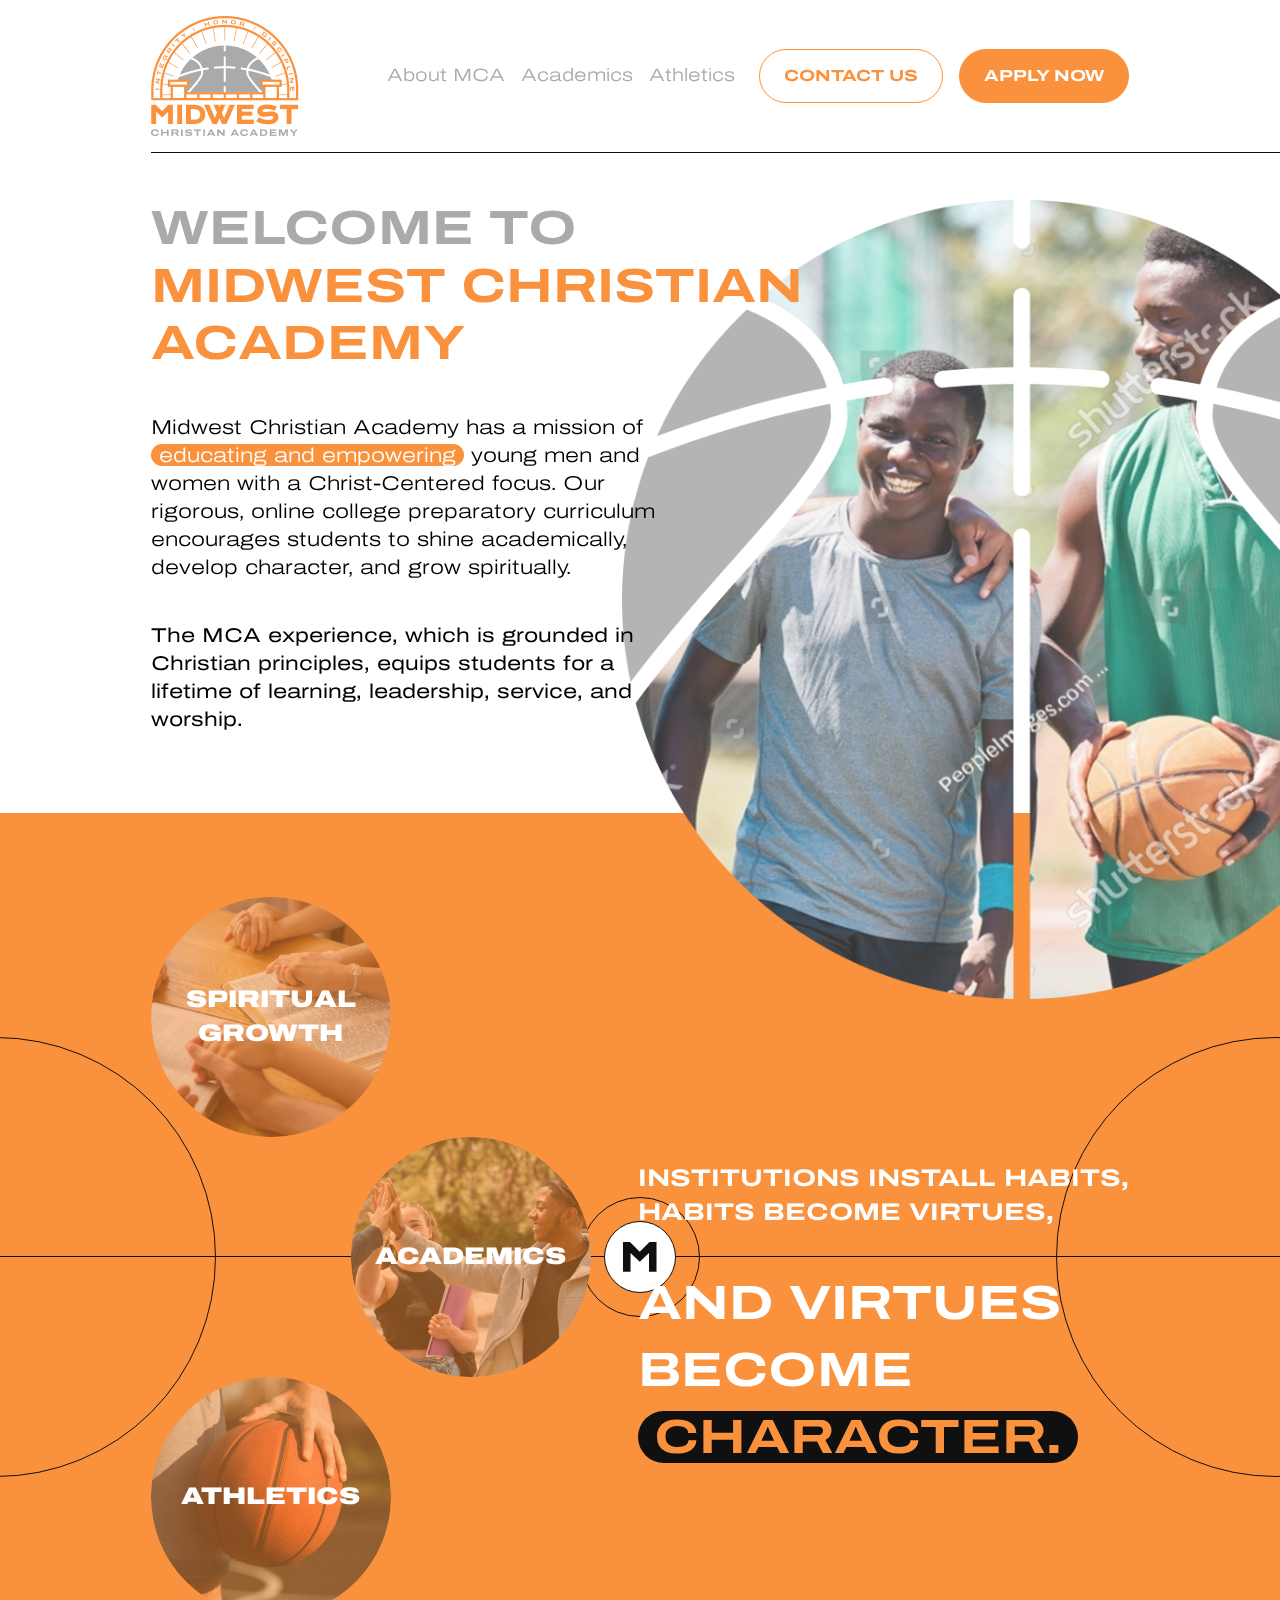
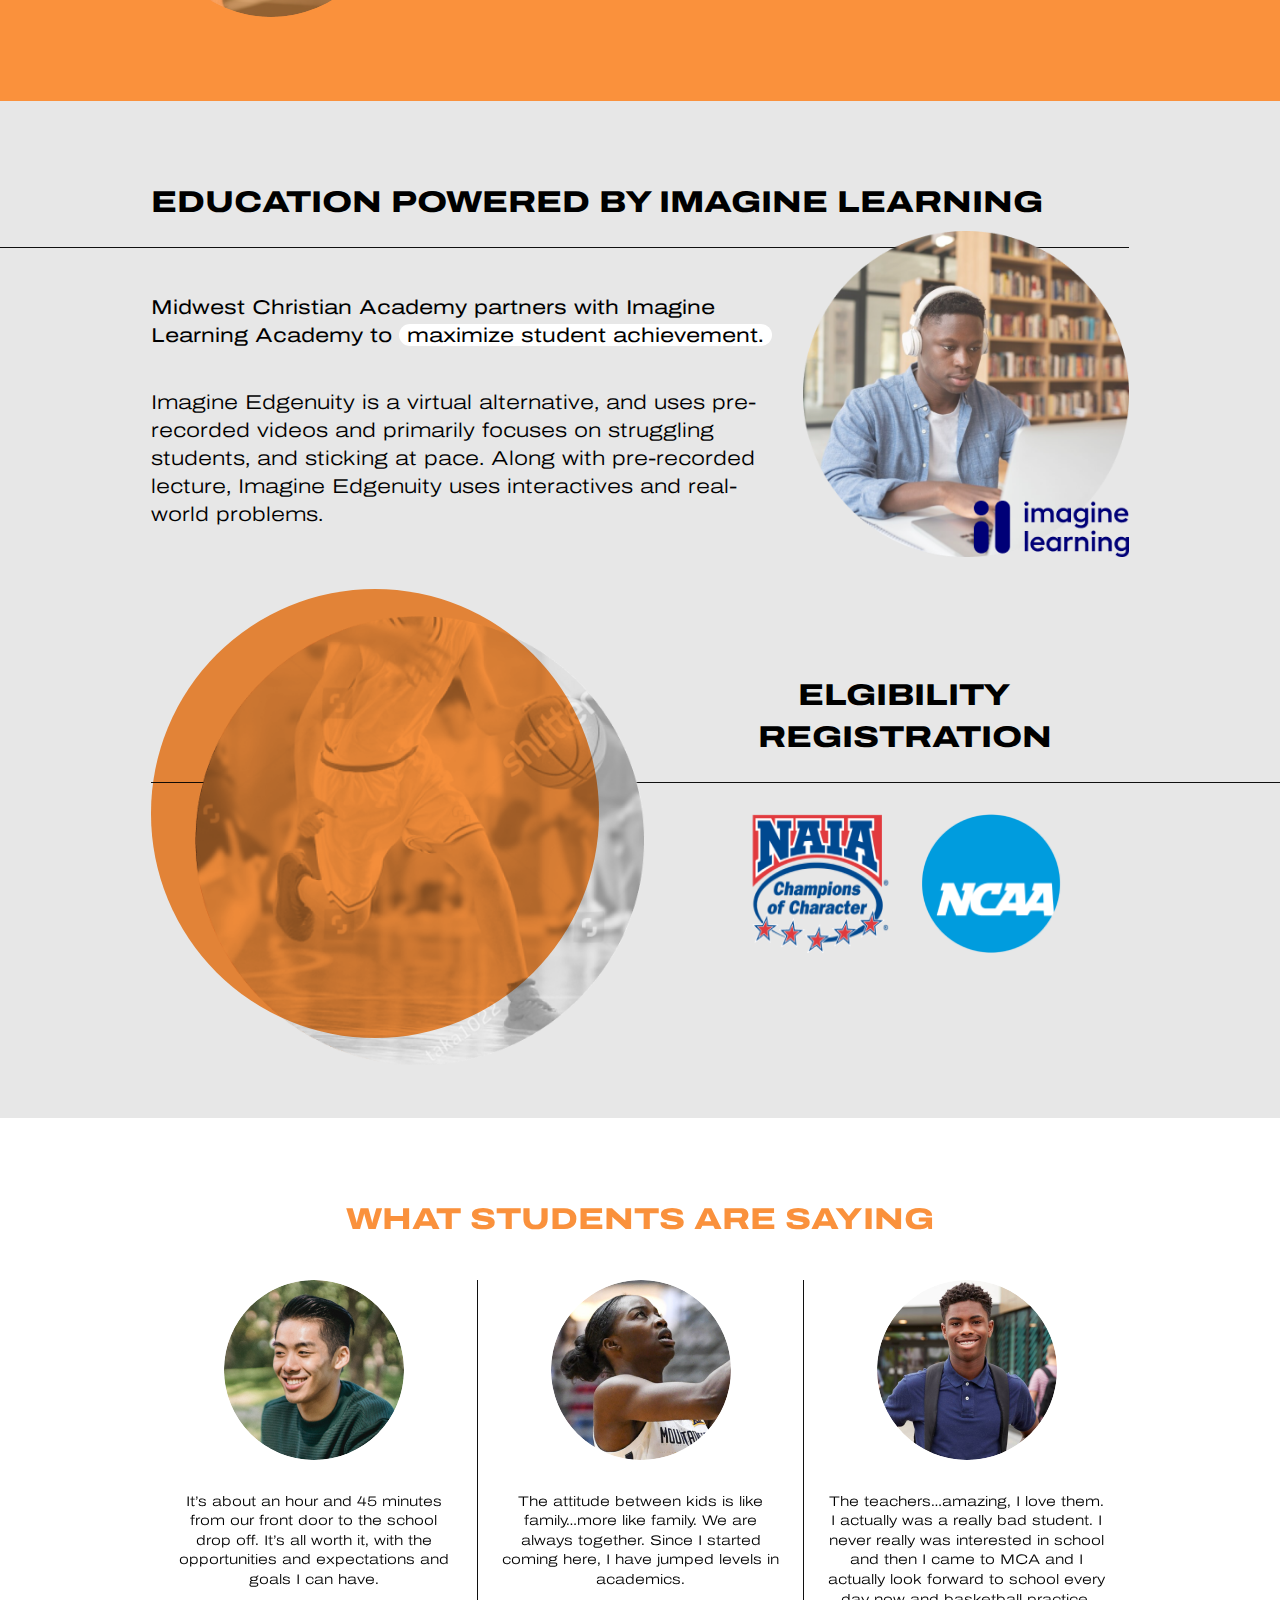
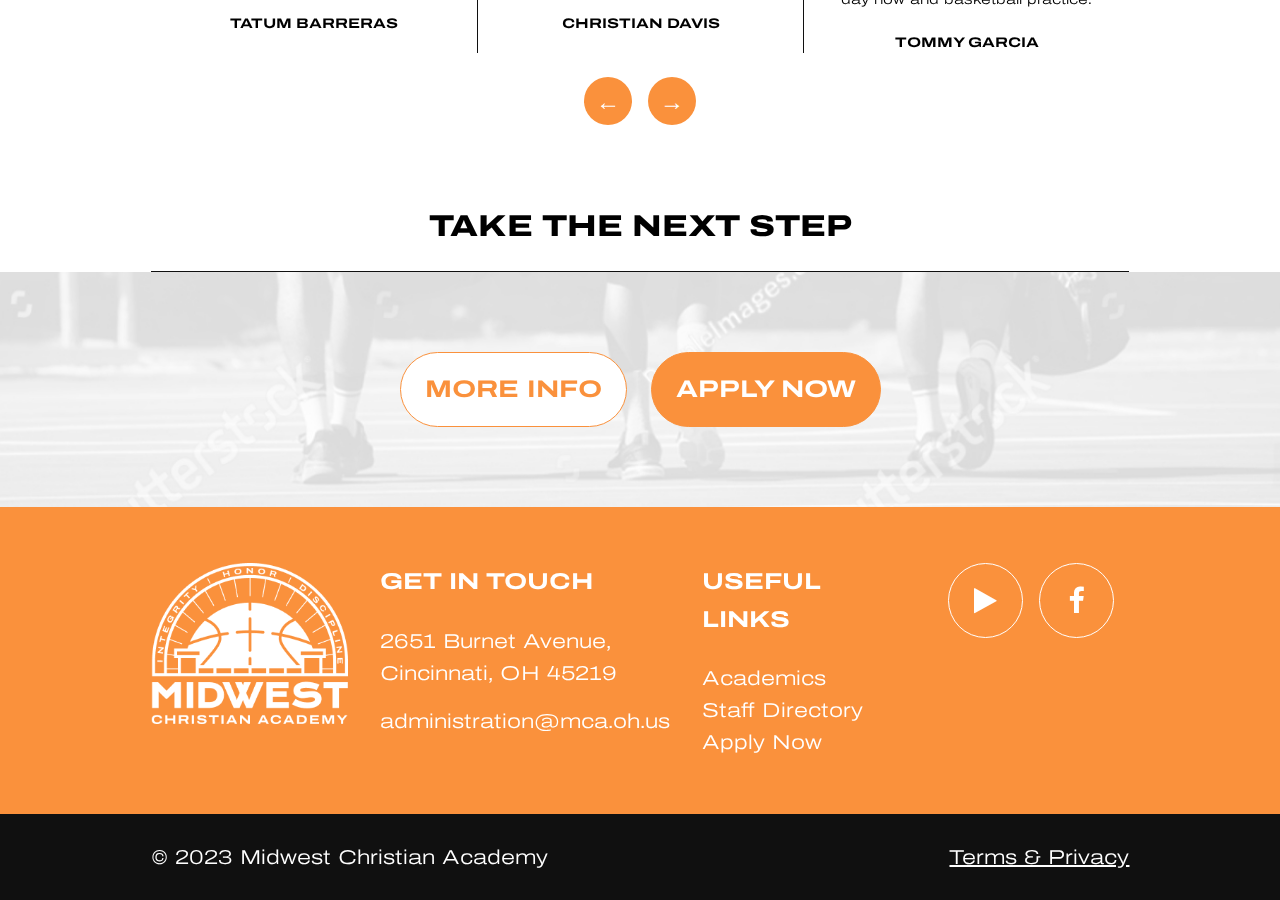
==== commit 9e95b80b: "submit index page" ====
--- a/index.html
+++ b/index.html
@@ -240,17 +240,17 @@
       <div class="footer">
         <div class="container d-grid">
           <div class="footer__logo">
-            <img
+            <img class="footer__logo__img"
               src="./images/logo_midwestchristian-white.png"
               alt="logo_midwestchristian logo"
             />
           </div>
-          <div class="footer__info">
+          <div class="footer__contact">
             <h3>GET IN TOUCH</h3>
             <p>2651 Burnet Avenue, Cincinnati, OH 45219</p>
-            <p>administration@mca.oh.us</p>
-          </div>
-          <div class="footer__info">
+            <p class="footer__contact__email">administration@mca.oh.us</p>
+          </div>
+          <div class="footer__menu">
             <h3>USEFUL LINKS</h3>
             <ul>
               <li><a href="">Academics</a></li>
@@ -258,7 +258,7 @@
               <li><a href="">Apply Now</a></li>
             </ul>
           </div>
-          <div class="footer__sic">
+          <div class="footer__sic d-flex">
             <a href="#" class="fa fa-play"></a>
             <a href="#" class="fa fa-facebook"></a>
           </div>
--- a/style.css
+++ b/style.css
@@ -133,7 +133,7 @@
   text-transform: uppercase;
   transition: .3s ease-out;
 }
-.btn:hover {
+:is(.btn, .nav__btn):hover {
   transform: scale(1.05);
 }
 .btn-white {
@@ -169,6 +169,10 @@
   border: 0;
   border-bottom: 1px solid var(--clr-black);
 }
+ul {
+  list-style: none;
+  padding: unset;
+}
 /* header */
 header .container {
   position: relative;
@@ -181,18 +185,13 @@
 }
 nav a {
   color: var(--clr-gray);
-  transition: .3s ease-out;
-}
-nav a:hover {
-  transform: scale(1.05);
-  }
+}
 .nav__list {
   list-style: none;
   display: flex;
   padding: 0;
 }
 .nav__item {
-  opacity: 1;
   transition: .3s ease-out;
 }
 .nav__item:hover {
@@ -456,12 +455,65 @@
   gap: clamp(0.625rem, 0.207rem + 1.783vw, 1.5rem);
 }
 
-/* FOOTER */
+/* Footer */
+footer {
+  color: var(--clr-white);
+}
+footer a {
+  color: inherit;
+}
 .footer {
   background-color: var(--clr-orange);
 }
-.copyright {
+.footer .container {
+  gap: 2rem;
+  line-height: 1.6;
+  padding-block: 3.5rem;
+  text-align: center;
+}
+.footer h3 {
+  margin-bottom: clamp(0.5rem, 0.022rem + 2.038vw, 1.5rem);
+}
+.footer__logo__img {
+  margin: 0 auto;
+  width: clamp(8.063rem, 5.137rem + 12.484vw, 14.188rem);
+}
+.footer__contact__email {
+  margin-top: clamp(0.5rem, 0.261rem + 1.019vw, 1rem);
+}
+.footer__menu a:hover {
+  opacity: 0.6;
+}
+
+.footer__sic {
+  justify-content: center;
+  gap: 1rem;
+}
+.footer__sic .fa {
+  display: grid;
+  place-items: center;
+  border: 1px solid var(--clr-white);
+  border-radius: 50%;
+  font-size: 1.8rem;
+  height: 75px;
+  width: 75px;
+  transition: .5s ease-out;
+}
+.footer__sic .fa:hover {
+  background-color: var(--clr-white);
+  color: var(--clr-orange);
+}
+.footer__copyright {
   background-color: var(--clr-black);
+}
+.footer__copyright .container {
+  flex-direction: column-reverse;
+  align-items: center;
+  gap: 0.5rem;
+  padding-block: 1.8rem;
+}
+.footer__copyright a {
+  text-decoration: underline;
 }
 
 /* ==================== MEDIA QUERY ==================== */
@@ -565,6 +617,7 @@
     border-radius: 100px;
     color: var(--clr-white);
     padding: .9rem 1.5rem;
+    transition: .3s ease-out;
   }
   .nav__btn-white {
     background-color: var(--clr-white);
@@ -597,6 +650,25 @@
   .subMenu__txt p:nth-child(1) {
     margin-top: 7.5rem;
     margin-bottom: 40px;
+  }
+
+  /* Footer */
+  .footer .container {
+    grid-template-columns: repeat(4,1fr);
+    text-align: left;
+  }
+  .footer__logo__img {
+    margin: unset;
+  }
+  .footer__logo {
+    justify-self: start;
+  }
+  .footer__menu {
+    justify-self: end;
+  }
+  .footer__copyright .container {
+    flex-direction: row;
+    justify-content: space-between;
   }
 }
 /* ---------- 1441px ---------- */
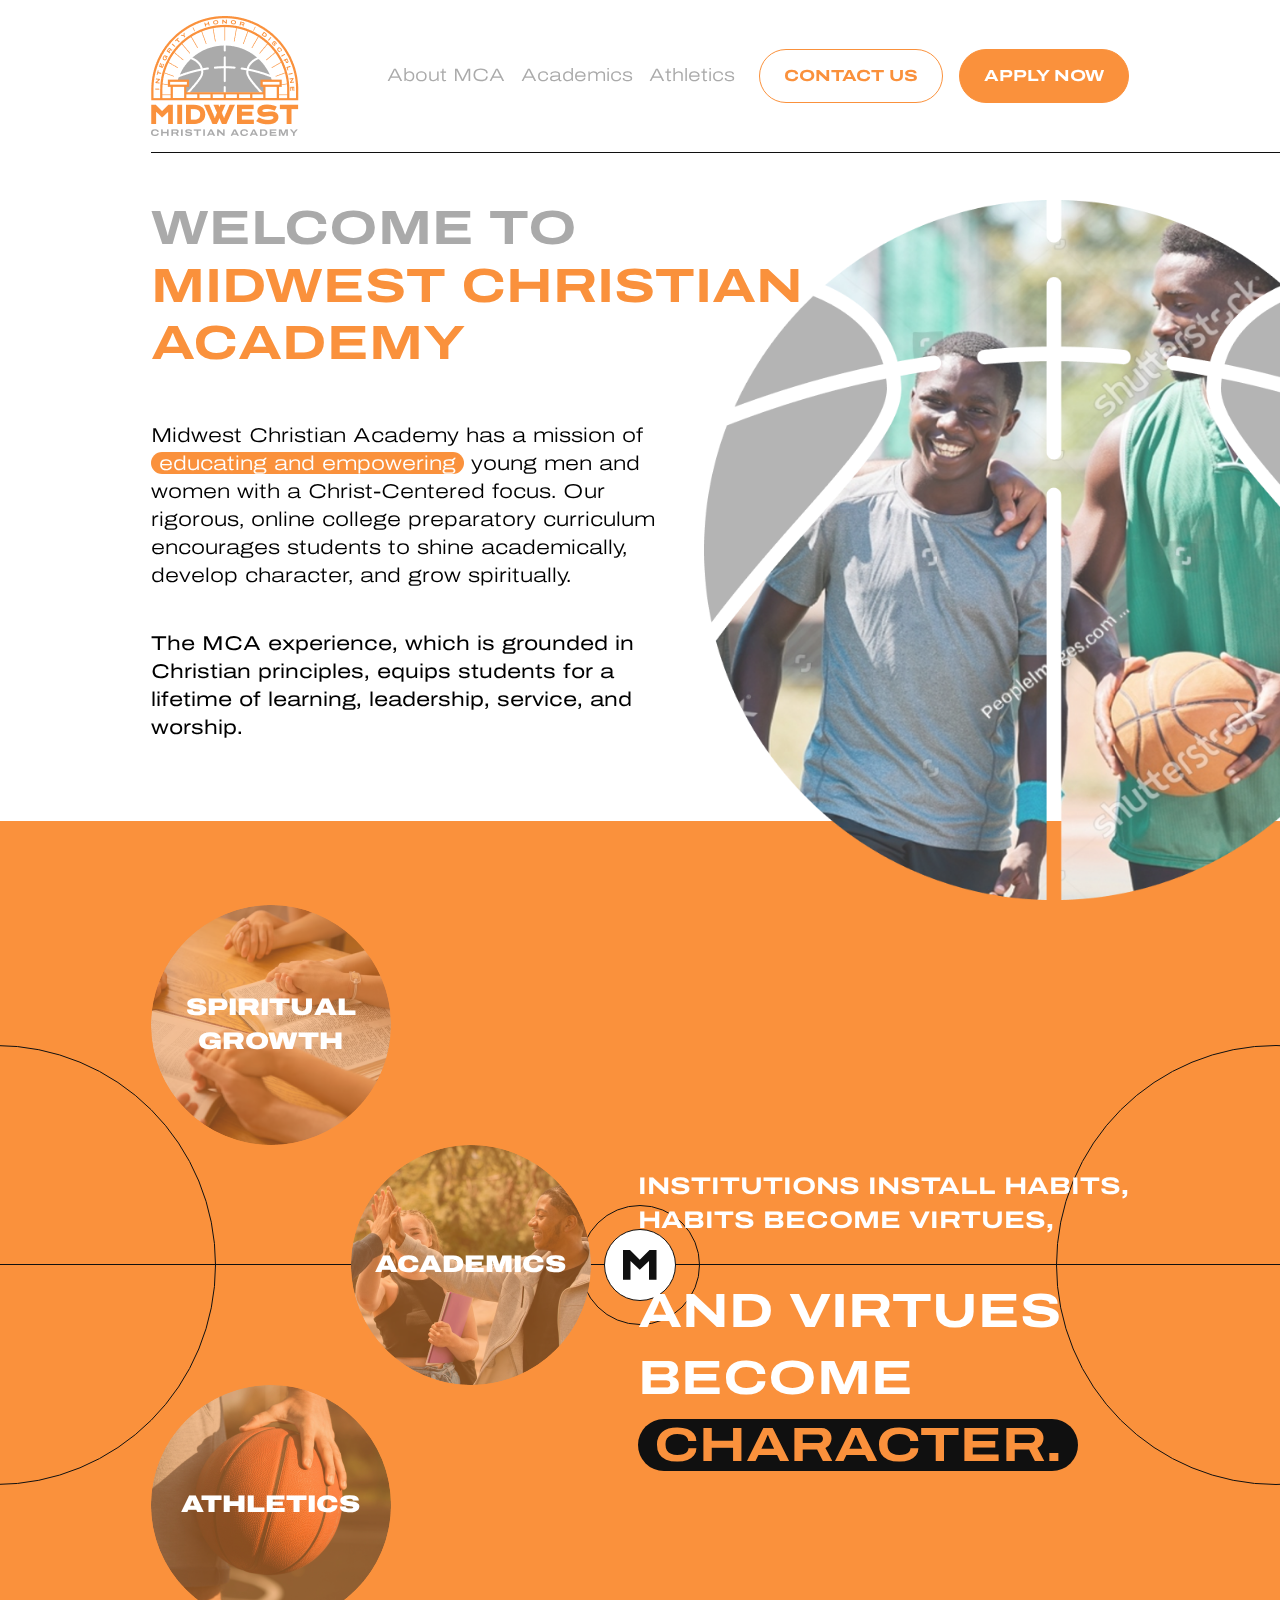
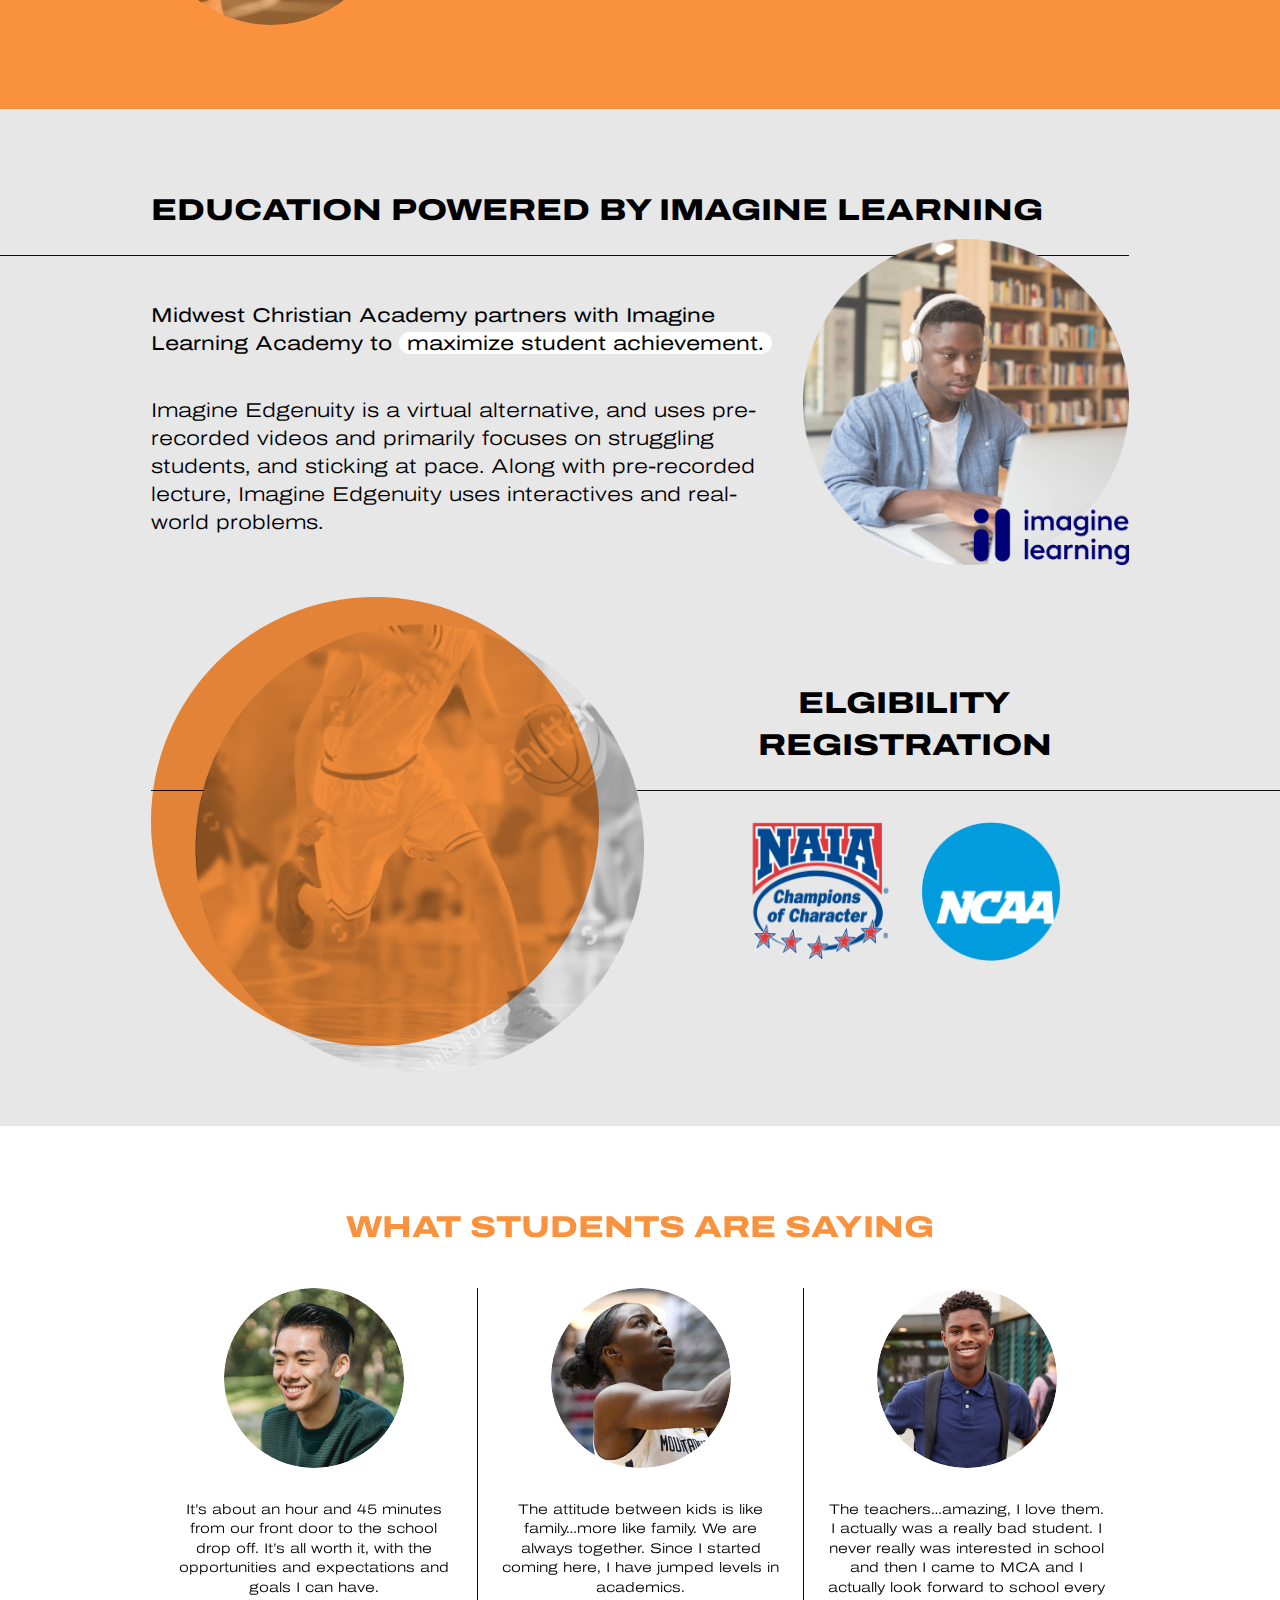
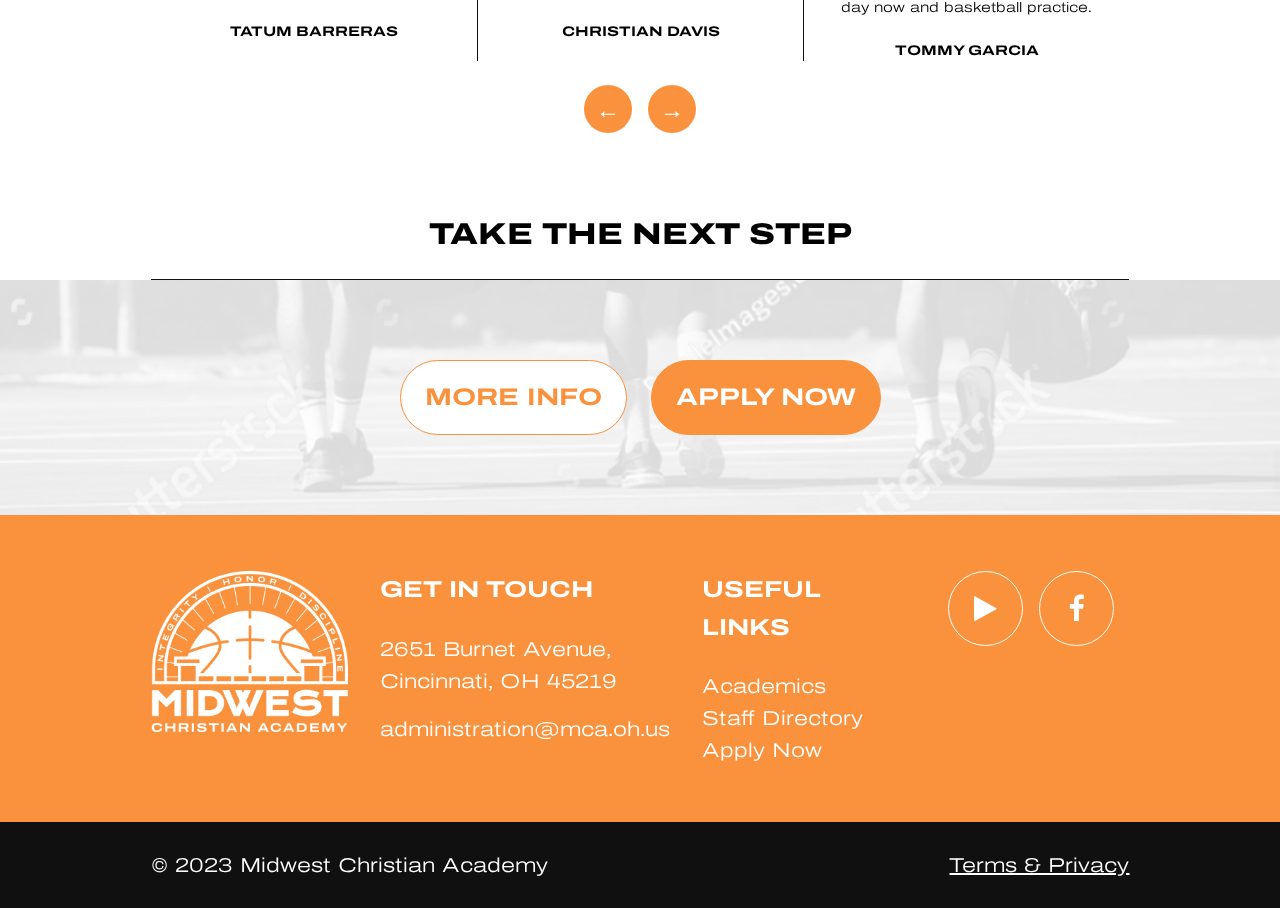
==== commit 862b2f5b: "update navbar" ====
--- a/index.html
+++ b/index.html
@@ -74,7 +74,7 @@
         </div>
       </section>
       <!-- SUB MENU -->
-      <section class="subMenu__bg">
+      <section id="subMenus">
         <div class="container d-flex">
           <div class="subMenu__list d-flex">
             <a href="#" class="subMenu spiritual">Spiritual Growth</a>
--- a/style.css
+++ b/style.css
@@ -182,6 +182,7 @@
 }
 header .logo__img {
   height: 60px;
+  transition: .5s ease-out;
 }
 nav a {
   color: var(--clr-gray);
@@ -218,7 +219,7 @@
   position: absolute;
   top: 0;
   right: 0;
-  width: clamp(15rem, 2.52rem + 53.248vw, 41.125rem);
+  width: 215px;
   z-index: 0;
 }
 
@@ -233,8 +234,8 @@
   color: var(--clr-orange);
   line-height: 1.2;
   text-transform: uppercase;
-  padding-top: 33px;
-  margin-bottom: 40px;
+  padding-top: 2rem;
+  margin-bottom: 3rem;
   width: 10ch;
 }
 #hero h1 > span {
@@ -256,12 +257,12 @@
 }
 
 /* sub menu */
-.subMenu__bg {
+#subMenus {
   background: url(./images/basketball_ellipse-top.svg), url(./images/basketball_M.svg), url(./images/basketball_line.svg), url(./images/basketball_ellipse-bottom.svg), var(--clr-orange);
   background-position: center top, center, top center, bottom center;
   background-repeat: no-repeat, no-repeat, repeat-y, no-repeat;
 }
-.subMenu__bg .container {
+#subMenus .container {
   flex-direction: column;
   justify-content: space-between;
   color: var(--clr-white);
@@ -524,12 +525,16 @@
   #hero {
     margin: 3rem 0 5rem;
   }
+  #hero .hero-img {
+    max-width: 42.5rem;
+    width: 45%;
+  }
   #hero h1 {
     padding-top: unset;
     width: unset;
   }
   #hero p {
-    width: 56%;
+    width: 53%;
   }
 
   /* Imagine Learning & Elgibility Registration */
@@ -628,12 +633,12 @@
   }
   
   /* sub menu */
-  .subMenu__bg {
+  #subMenus {
     background: url(./images/basketball_ellipse-left.svg), url(./images/basketball_M-desktop.svg), url(./images/basketball_line-desktop.svg), url(./images/basketball_ellipse-right.svg), var(--clr-orange);
     background-position: left center, center, left center, right center;
     background-repeat: no-repeat, no-repeat, repeat-x, no-repeat;
   }
-  .subMenu__bg .container {
+  #subMenus .container {
     flex-direction: row;
     align-items: center;
   }
@@ -674,7 +679,7 @@
 /* ---------- 1441px ---------- */
 @media (min-width:1444px) {
   #hero p {
-    width: 57%;
+    width: 60%;
   }
 }
 
@@ -684,12 +689,10 @@
     position: -webkit-sticky;
     top: 0;
     left: 0;
+    width: 100%;
     background-color: var(--clr-white);
-    width: 100%;
     z-index: 1000;
-  }
-  header.sticky {
-    background-color: rgba(255, 255, 255, .9)
+    transition: top 0.3s;
   }
   .nav {
     position: absolute;
@@ -698,7 +701,7 @@
     background-color: var(--clr-white);
     font-size: 1.5rem;
     width: 100%;
-    height: calc(100vh - 93px);
+    height: calc(100vh);
     overflow-y: scroll;
     z-index: 3;
     padding-block: 85px;
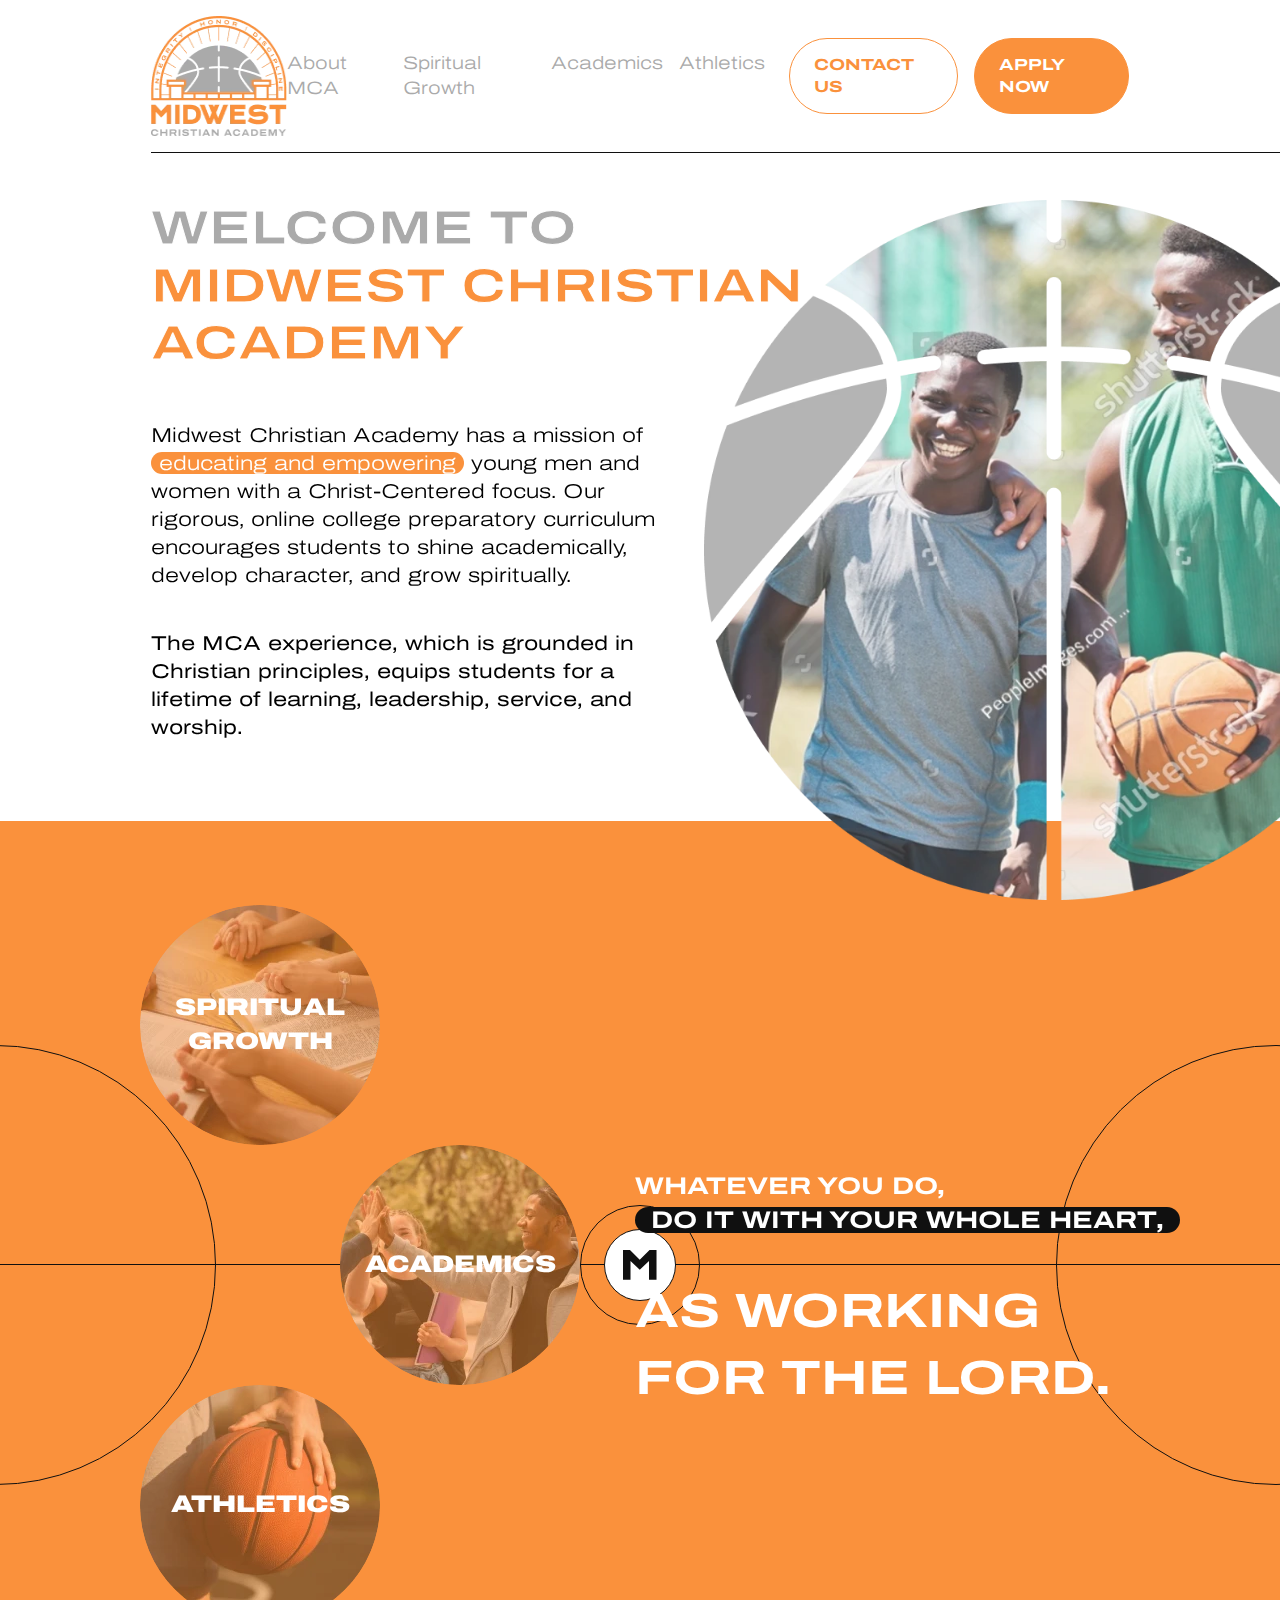
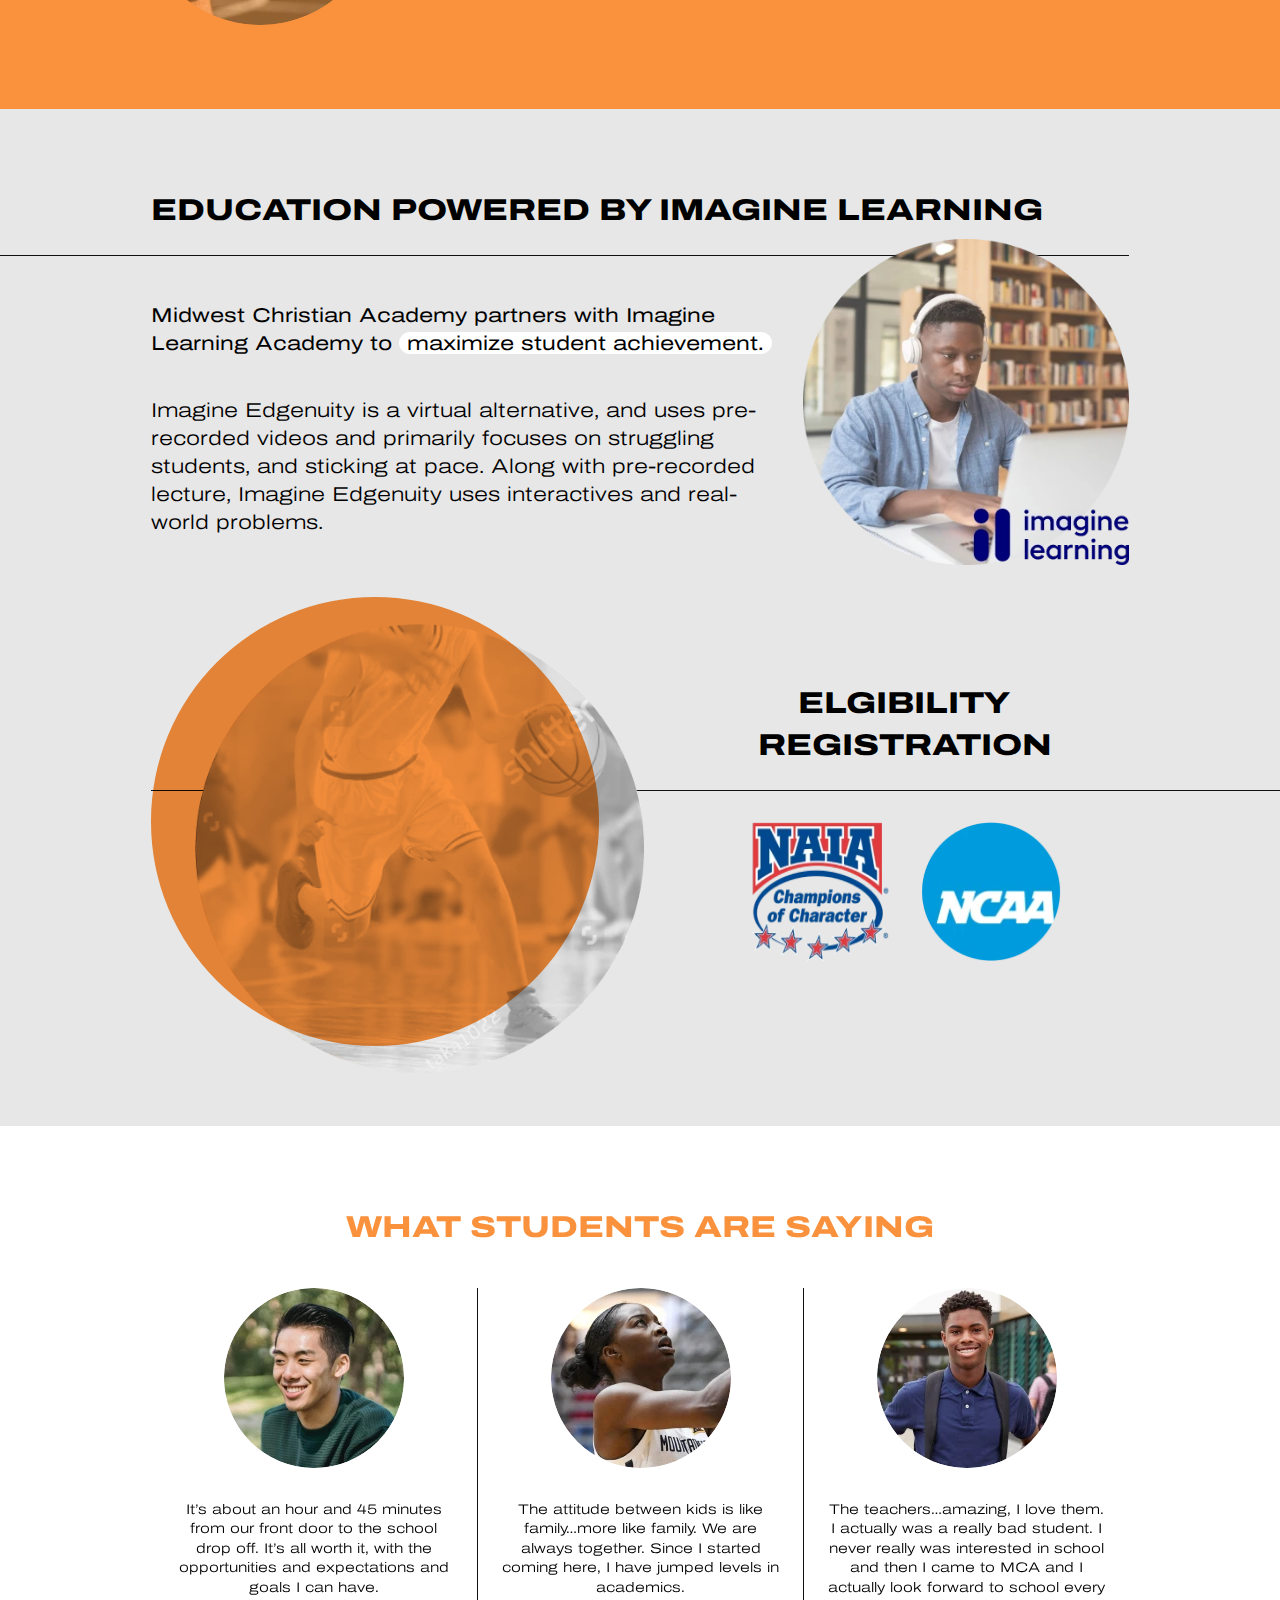
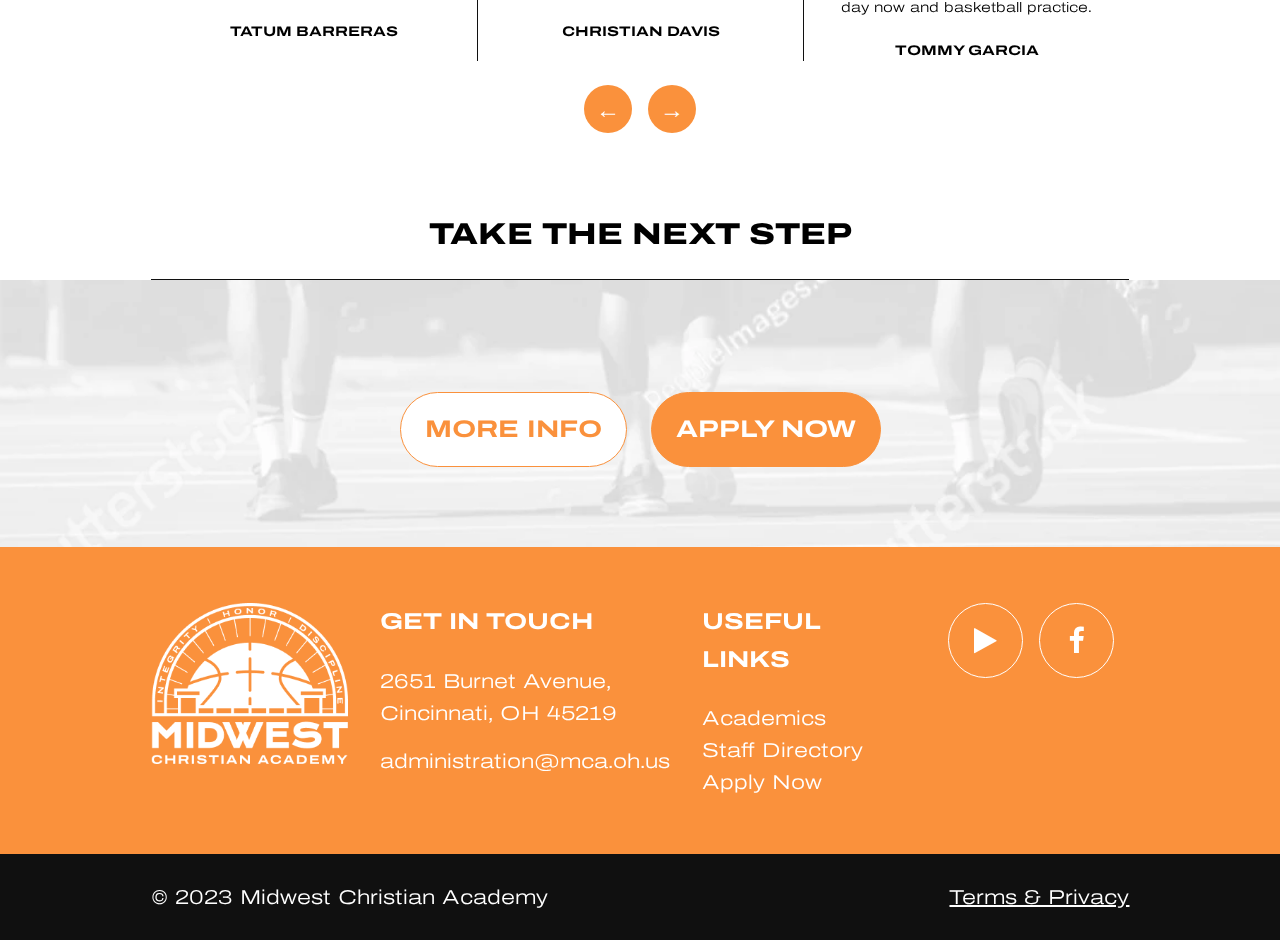
==== commit 9657fb0d: "Add About Page" ====
--- a/index.html
+++ b/index.html
@@ -23,23 +23,26 @@
     <header>
       <div class="container d-flex">
         <div class="logo">
-          <a href="#"
+          <a href="index.html"
             ><img
               class="logo__img"
-              src="./images/logo_midwestchristian.png"
+              src="./images/logo_midwestchristian.webp"
               alt="Midwest Christian Academy Logo"
           /></a>
         </div>
         <nav class="nav">
           <ul class="nav__list">
             <li class="nav__item">
-              <a href="#" class="nav__link" onclick="toggle()">About MCA</a>
-            </li>
-            <li class="nav__item">
-              <a href="#" class="nav__link" onclick="toggle()">Academics</a>
-            </li>
-            <li class="nav__item">
-              <a href="#" class="nav__link" onclick="toggle()">Athletics</a>
+              <a href="about.html" class="nav__link" onclick="toggle()">About MCA</a>
+            </li>
+            <li class="nav__item">
+              <a href="spiritual-growth.html" class="nav__link" onclick="toggle()">Spiritual Growth</a>
+            </li>
+            <li class="nav__item">
+              <a href="academics.html" class="nav__link" onclick="toggle()">Academics</a>
+            </li>
+            <li class="nav__item">
+              <a href="athletices.html" class="nav__link" onclick="toggle()">Athletics</a>
             </li>
           </ul>
           <div class="nav__cta">
@@ -53,8 +56,8 @@
     </header>
     <main>
       <!-- HERO -->
-      <section id="hero" class="d-flex">
-        <img class="hero-img" src="./images/hero.png" />
+      <section class="hero" class="d-flex">
+        <img class="hero-img" src="./images/hero.webp" />
         <div class="container d-grid">
           <h1><span>Welcome to</span> Midwest Christian Academy</h1>
           <p>
@@ -83,13 +86,12 @@
           </div>
           <div class="subMenu__txt">
             <p>
-              Institutions install habits,<br />
-              habits become virtues,
+              Whatever you do,<br />             
+              <span class="hilight">Do it with your whole heart,</span>
             </p>
             <p>
-              and virtues<br />
-              become<br />
-              <span class="hilight">character.</span>
+              As Working<br /> 
+              for the Lord.<br /><br/>
             </p>
           </div>
         </div>
@@ -109,7 +111,7 @@
             </p>
             <img
               class="imgLearning__img"
-              src="./images/home_imagelearning.png"
+              src="./images/home_imagelearning.webp"
               alt="Imagine Learning"
             />
             <p class="imgLearning__txt2">
@@ -126,14 +128,14 @@
         <div class="container d-grid">
           <div class="elgibility__img">
             <div class="orangeCircle"></div>
-            <img src="./images/home_elgibility.png" />
+            <img src="./images/home_elgibility.webp" />
           </div>
           <div class="elgibility__txt">
             <h2>ELGIBILITY REGISTRATION</h2>
             <hr />
             <div class="elgibility__logo d-flex">
-              <img src="./images/logo_naia.png" alt="NAIA Logo" />
-              <img src="./images/logo_ncaa.png" alt="NCAA Logo" />
+              <img src="./images/logo_naia.webp" alt="NAIA Logo" />
+              <img src="./images/logo_ncaa.webp" alt="NCAA Logo" />
             </div>
           </div>
         </div>
@@ -148,7 +150,7 @@
               <!-- testi 1 -->
               <div class="swiper-slide testiCard">
                 <div class="testi-img">
-                  <img src="./images/student_1.png" alt="" />
+                  <img src="./images/student_1.webp" alt="" />
                 </div>
                 <div class="testi-txt">
                   <p>
@@ -162,7 +164,7 @@
               <!-- testi 2 -->
               <div class="swiper-slide testiCard">
                 <div class="testi-img">
-                  <img src="./images/student_2.png" alt="" />
+                  <img src="./images/student_2.webp" alt="" />
                 </div>
                 <div class="testi-txt">
                   <p>
@@ -176,7 +178,7 @@
               <!-- testi 3 -->
               <div class="swiper-slide testiCard">
                 <div class="testi-img">
-                  <img src="./images/student_3.png" alt="" />
+                  <img src="./images/student_3.webp" alt="" />
                 </div>
                 <div class="testi-txt">
                   <p>
@@ -191,7 +193,7 @@
               <!-- testi 1 -->
               <div class="swiper-slide testiCard">
                 <div class="testi-img">
-                  <img src="./images/student_1.png" alt="" />
+                  <img src="./images/student_1.webp" alt="" />
                 </div>
                 <div class="testi-txt">
                   <p>
@@ -205,7 +207,7 @@
               <!-- testi 2 -->
               <div class="swiper-slide testiCard">
                 <div class="testi-img">
-                  <img src="./images/student_2.png" alt="" />
+                  <img src="./images/student_2.webp" alt="" />
                 </div>
                 <div class="testi-txt">
                   <p>
@@ -241,7 +243,7 @@
         <div class="container d-grid">
           <div class="footer__logo">
             <img class="footer__logo__img"
-              src="./images/logo_midwestchristian-white.png"
+              src="./images/logo_midwestchristian-white.webp"
               alt="logo_midwestchristian logo"
             />
           </div>
--- a/style.css
+++ b/style.css
@@ -174,6 +174,16 @@
   padding: unset;
 }
 /* header */
+header {
+  position: sticky;
+  position: -webkit-sticky;
+  top: 0;
+  left: 0;
+  width: 100%;
+  background-color: var(--clr-white);
+  z-index: 1000;
+  transition: top 0.3s;
+}
 header .container {
   position: relative;
   padding-block: 1rem;
@@ -209,12 +219,12 @@
 }
 
 /* hero */
-#hero {
+.hero {
   position: relative;
   margin-block: 1.5rem;
   min-height: 420px;
 }
-#hero .hero-img {
+.hero .hero-img {
   display: block;
   position: absolute;
   top: 0;
@@ -222,14 +232,12 @@
   width: 215px;
   z-index: 0;
 }
-
-#hero .container {
+.hero .container {
   align-content: center;
   position: relative;
   z-index: 1;
 }
-
-#hero h1 {
+.hero h1 {
   font-size: clamp(2rem, 1.522rem + 2.038vw, 3rem);
   color: var(--clr-orange);
   line-height: 1.2;
@@ -237,21 +245,20 @@
   padding-top: 2rem;
   margin-bottom: 3rem;
   width: 10ch;
-}
-#hero h1 > span {
+  /* text-shadow: 2px 1px 1px var(--clr-white); */
+  -webkit-text-stroke: 1px var(--clr-white);
+}
+.hero h1 > span {
   color: var(--clr-gray);
   display: block;
 }
-#hero p {
+.hero p {
   font-weight: 300;
 }
-
-#hero p:first-of-type {
+.hero p:first-of-type {
   margin-bottom: clamp(1.25rem, 0.653rem + 2.548vw, 2.5rem);
 }
-
-
-#hero .hilight {
+.hero .hilight {
   color: var(--clr-white);
   background-color: var(--clr-orange);
 }
@@ -287,14 +294,14 @@
   background-size: 100%;
 }
 .subMenu.spiritual {
-  background-image: url(./images/home_spiritualGrowth.png);
+  background-image: url(./images/home_spiritualGrowth.webp);
 }
 .subMenu.academics {
   margin-top: 48px;
-  background-image: url(./images/home_academics.png);
+  background-image: url(./images/home_academics.webp);
 }
 .subMenu.athletics {
-  background-image: url(./images/home_athletics.png);
+  background-image: url(./images/home_athletics.webp);
 }
 .subMenu__txt {
   font-weight: 700;
@@ -307,7 +314,6 @@
   font-size: clamp(2rem, 1.522rem + 2.038vw, 3rem);
 }
 .subMenu__txt .hilight {
-  color: var(--clr-orange);
   background-color: var(--clr-black);
   padding-inline: 1rem;
 }
@@ -440,19 +446,26 @@
   transform: scaleX(-1);
 }
 
+/* CONTENT */
+.content {
+  background-color: var(--clr-light-gray);
+  height: 500px;
+}
+
 /* CTA */
 .cta-heading {
   text-align: center;
 }
 #cta {
-  background-image: url(./images/home_cta_bg.jpg);
+  background-image: url(./images/home_cta_bg.webp);
   background-repeat: no-repeat;
   background-size: cover;
   background-position: center bottom;
-  padding-block: clamp(2.5rem, 1.306rem + 5.096vw, 5rem);
+  padding-top: 2rem;
 }
 #cta .d-flex {
   justify-content: center;
+  padding-block: clamp(2.5rem, 1.306rem + 5.096vw, 5rem);
   gap: clamp(0.625rem, 0.207rem + 1.783vw, 1.5rem);
 }
 
@@ -522,18 +535,21 @@
 /* ---------- min 768px ---------- */
 @media screen and (min-width: 768px) {
   /* hero */
-  #hero {
+  .hero {
     margin: 3rem 0 5rem;
   }
-  #hero .hero-img {
+  .hero .hero-img {
     max-width: 42.5rem;
     width: 45%;
   }
-  #hero h1 {
+  .hero.about .hero-img{
+    top: 30%;
+  }
+  .hero h1 {
     padding-top: unset;
     width: unset;
   }
-  #hero p {
+  .hero p {
     width: 53%;
   }
 
@@ -596,7 +612,7 @@
   }
 }
 
-/* ---------- min 920px ---------- */
+/* ---------- >= 920px ---------- */
 @media screen and (min-width:920px) {
   /* header */
   header .logo__img {
@@ -606,6 +622,7 @@
     font-size: 1.125rem;
     display: flex;
     align-items: center;
+    position: relative;
   }
   .nav__list {
     gap: 1rem;
@@ -631,7 +648,7 @@
   .toggle {
     display: none;
   }
-  
+
   /* sub menu */
   #subMenus {
     background: url(./images/basketball_ellipse-left.svg), url(./images/basketball_M-desktop.svg), url(./images/basketball_line-desktop.svg), url(./images/basketball_ellipse-right.svg), var(--clr-orange);
@@ -641,6 +658,7 @@
   #subMenus .container {
     flex-direction: row;
     align-items: center;
+    padding-inline: 140px 100px;
   }
   .subMenu__list {
     flex-direction: column;
@@ -676,24 +694,21 @@
     justify-content: space-between;
   }
 }
-/* ---------- 1441px ---------- */
+
+/* ---------- >= 1444px ---------- */
 @media (min-width:1444px) {
-  #hero p {
+  .hero p {
     width: 60%;
   }
-}
-
+
+  /* SUBMENU */
+  #subMenus .container {
+    padding-inline: var(--container-padding);
+  }
+}
+
+/* ---------- <= 919px ---------- */
 @media (max-width:919px) {
-  header {
-    position: sticky;
-    position: -webkit-sticky;
-    top: 0;
-    left: 0;
-    width: 100%;
-    background-color: var(--clr-white);
-    z-index: 1000;
-    transition: top 0.3s;
-  }
   .nav {
     position: absolute;
     top: 93px;
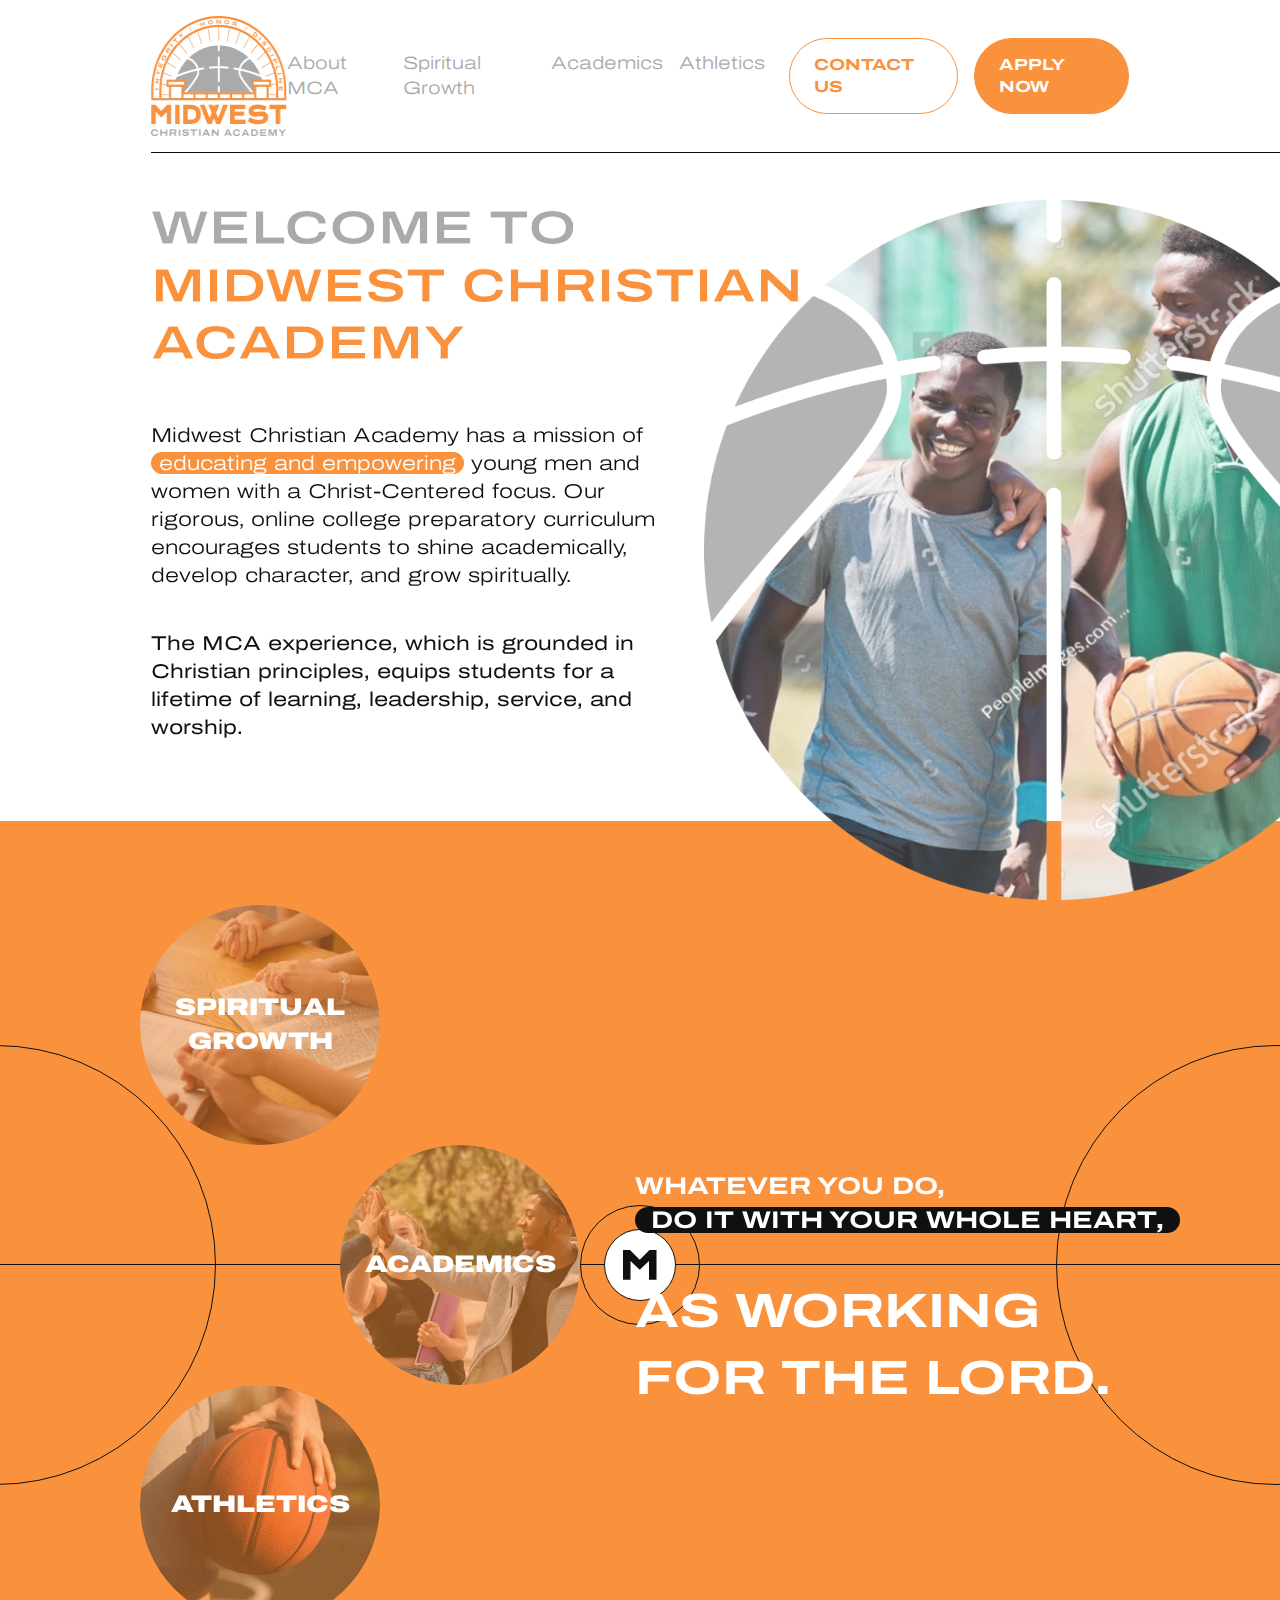
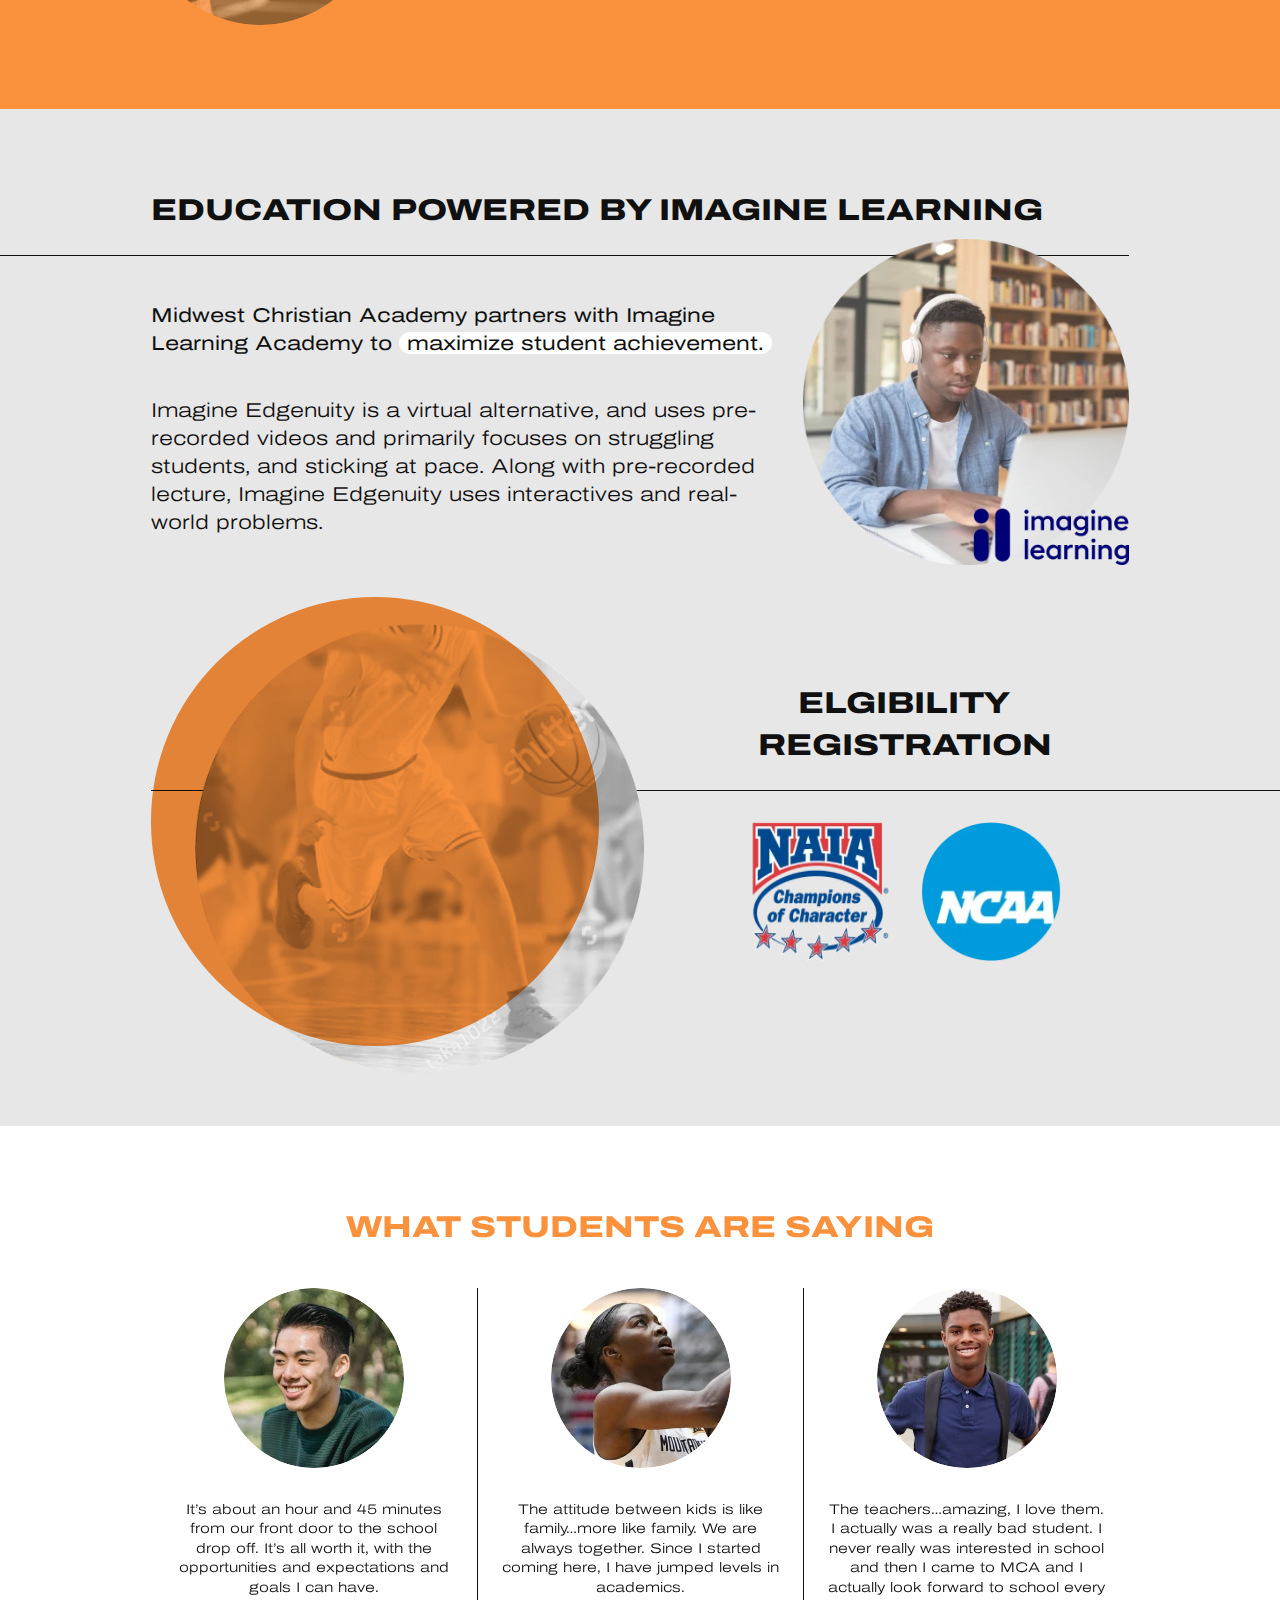
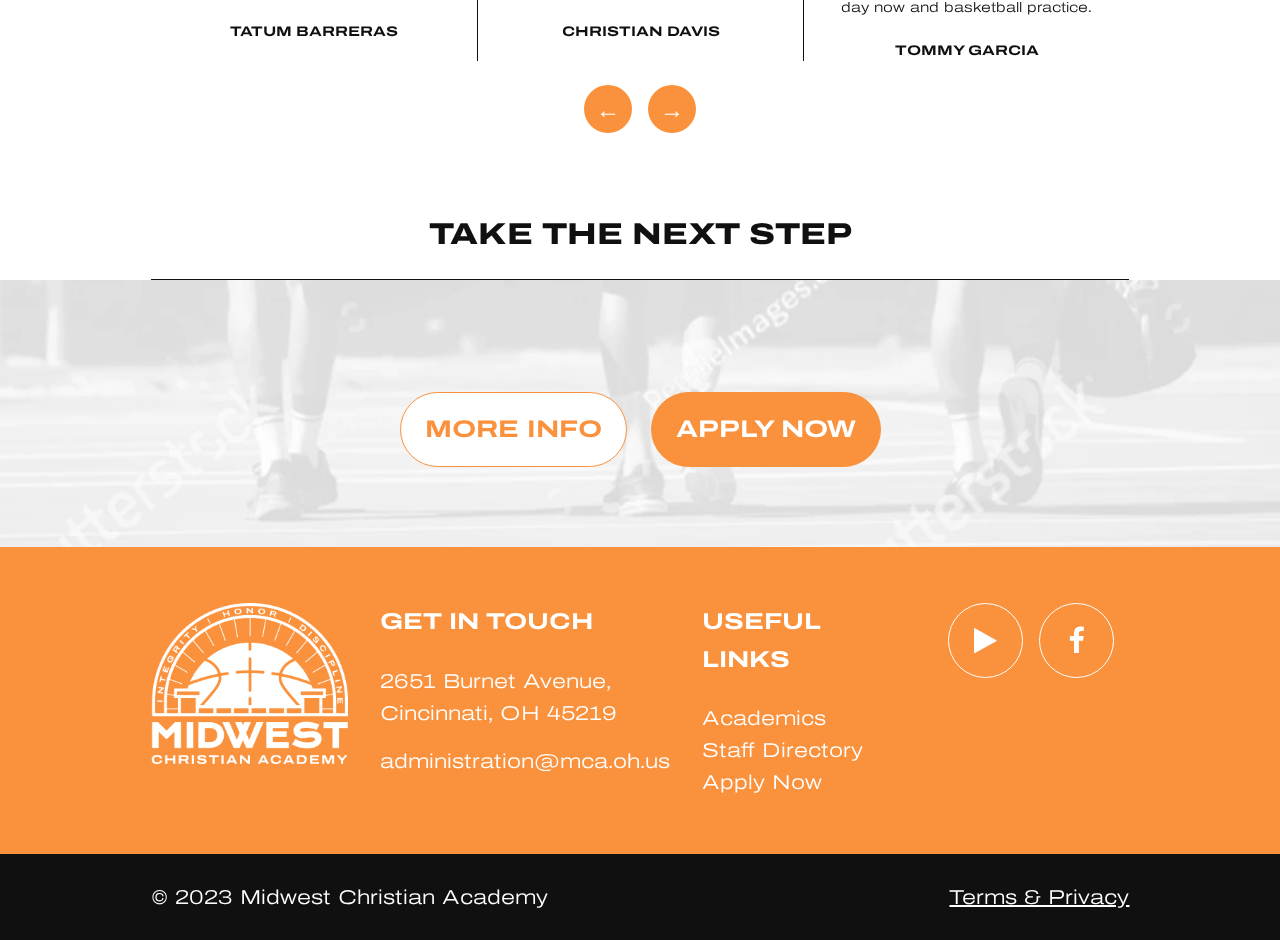
==== commit 7ba9a4ac: "submit about page" ====
--- a/index.html
+++ b/index.html
@@ -218,6 +218,21 @@
                   <div class="testi-name">Christian Davis</div>
                 </div>
               </div>
+              <!-- testi 3 -->
+              <div class="swiper-slide testiCard">
+                <div class="testi-img">
+                  <img src="./images/student_3.webp" alt="" />
+                </div>
+                <div class="testi-txt">
+                  <p>
+                    The teachers…amazing, I love them. I actually was a really
+                    bad student. I never really was interested in school and
+                    then I came to MCA and I actually look forward to school
+                    every day now and basketball practice.
+                  </p>
+                  <div class="testi-name">Tommy Garcia</div>
+                </div>
+              </div>
             </div>
             <div class="testiSlider-control">
               <div class="swiper-button-prev slider-arrow"></div>
--- a/style.css
+++ b/style.css
@@ -146,6 +146,7 @@
   scroll-behavior: smooth;
 }
 body {
+  color: var(--clr-black);
   font-family: "Archivo Expanded", sans-serif;
   font-size: clamp(0.875rem, 0.696rem + 0.764vw, 1.25rem);
   font-weight: 300;
@@ -173,7 +174,7 @@
   list-style: none;
   padding: unset;
 }
-/* header */
+/* HEADER */
 header {
   position: sticky;
   position: -webkit-sticky;
@@ -218,7 +219,7 @@
   float: right;
 }
 
-/* hero */
+/* HERO */
 .hero {
   position: relative;
   margin-block: 1.5rem;
@@ -230,7 +231,10 @@
   top: 0;
   right: 0;
   width: 215px;
-  z-index: 0;
+  z-index: 1;
+}
+.hero.about .hero-img{
+  right: 5%;
 }
 .hero .container {
   align-content: center;
@@ -245,7 +249,6 @@
   padding-top: 2rem;
   margin-bottom: 3rem;
   width: 10ch;
-  /* text-shadow: 2px 1px 1px var(--clr-white); */
   -webkit-text-stroke: 1px var(--clr-white);
 }
 .hero h1 > span {
@@ -416,20 +419,20 @@
   margin-top: 1rem;
 
 }
-.swiper-button-prev, .swiper-button-next {
+.testiSlider-control :is(.swiper-button-prev, .swiper-button-next) {
   position: absolute;
   top: 0;
   margin-top: unset;
 }
-.swiper-button-prev {
+.testiSlider-control .swiper-button-prev {
   left: calc(50% - 2rem);
   transform: translateX(-50%);
 }
-.swiper-button-next {
+.testiSlider-control .swiper-button-next {
   right: calc(50% - 2rem);
   transform: translateX(50%);
 }
-.slider-arrow {
+.testiSlider-control .slider-arrow {
   width: 48px;
   height: 48px;
   border-radius: 50%;
@@ -437,19 +440,95 @@
   place-items: center;
   background-color: var(--clr-orange);
 }
-.slider-arrow::after {
+.testiSlider-control .slider-arrow::after {
   content: '→';
   font-size: 1.5rem;
   color: var(--clr-white);
 }
-.swiper-button-prev::after {
+.testiSlider-control .swiper-button-prev::after {
   transform: scaleX(-1);
 }
 
 /* CONTENT */
 .content {
+  position: relative;
+  border-top: 1px solid var(--clr-black);
   background-color: var(--clr-light-gray);
-  height: 500px;
+  padding-block: 50px 80px;
+}
+.basketballCourt {
+  position: absolute;
+  top: 0;
+  left: 0;
+  width: 100%;
+  display: flex;
+  justify-content: space-between;
+}
+.ellipse {
+  display: none;
+}
+
+/* STAFF */
+.staff-list {
+  display: flex;
+  justify-content: space-around;
+  flex-wrap: wrap;
+  gap: 20px;
+  font-size: 0.875rem;
+  font-weight: 250;
+  text-align: center;
+  margin-bottom: 40px;
+}
+.staff {
+  display: grid;
+  justify-items: center;
+}
+.staff-img {
+  border-radius: 50%;
+  width: 82px;
+  height: 82px;
+  object-fit: cover;
+  margin-bottom: 1rem;
+}
+
+/* FACILITIES */
+.facility-img {
+  height: auto;
+  object-fit: cover;
+}
+
+/* MOTTO */
+.motto {
+  padding-block: 80px;
+}
+.motto-txt {
+  color: var(--clr-orange);
+  font-size: 2rem;
+  font-weight: 700;
+  text-align: center;
+  text-transform: uppercase;
+}
+.motto-txt > .hilight {
+  background-color: var(--clr-black);
+}
+
+/* SAA */
+.saa-lists {
+  margin-top: 24px;
+  display: flex;
+  justify-content: space-between;
+  flex-direction: column;
+  gap: 1.5rem;
+}
+.saa-item {
+  font-size: .875rem;
+  text-align: center;
+}
+.saa-item > h3 {
+  margin-bottom: 12px;
+}
+.saa-item p {
+  color: var(--clr-gray);
 }
 
 /* CTA */
@@ -532,9 +611,9 @@
 
 /* ==================== MEDIA QUERY ==================== */
 
-/* ---------- min 768px ---------- */
+/* ---------- >= 768px ---------- */
 @media screen and (min-width: 768px) {
-  /* hero */
+  /* >=768 hero */
   .hero {
     margin: 3rem 0 5rem;
   }
@@ -543,7 +622,7 @@
     width: 45%;
   }
   .hero.about .hero-img{
-    top: 30%;
+    top: 25%;
   }
   .hero h1 {
     padding-top: unset;
@@ -553,7 +632,7 @@
     width: 53%;
   }
 
-  /* Imagine Learning & Elgibility Registration */
+  /* >=768 Imagine Learning & Elgibility Registration */
   #imgLearning .d-grid {
     grid-template-columns: 1fr 33.33%;
   }
@@ -595,7 +674,7 @@
     align-self: center;
   }
 
-  /* Testimonial */
+  /* >=768 Testimonial */
   .testiCard {
     grid-template-columns: 1fr;
     justify-items: center;
@@ -610,11 +689,28 @@
   .testiSlider-control {
     margin-top: 1.5rem;
   }
+
+  /* >=768 CONTENT */
+  .ellipse {
+    display: block;
+    position: relative;
+    top: -220px;
+  }
+
+  /* >=768 Motto */
+  .motto-txt {
+    font-size: 3rem;
+  }
+  /* >=768 SSA */
+  .saa-lists {
+    flex-direction: row;
+  }
+
 }
 
 /* ---------- >= 920px ---------- */
 @media screen and (min-width:920px) {
-  /* header */
+  /* >=920 header */
   header .logo__img {
     height: 120px;
   }
@@ -649,7 +745,7 @@
     display: none;
   }
 
-  /* sub menu */
+  /* >=920 sub menu */
   #subMenus {
     background: url(./images/basketball_ellipse-left.svg), url(./images/basketball_M-desktop.svg), url(./images/basketball_line-desktop.svg), url(./images/basketball_ellipse-right.svg), var(--clr-orange);
     background-position: left center, center, left center, right center;
@@ -675,7 +771,13 @@
     margin-bottom: 40px;
   }
 
-  /* Footer */
+  /* >=920 STAFF */
+  .staff-list {
+    width: 50%;
+    justify-content: space-between;
+  }
+
+  /* >=920 Footer */
   .footer .container {
     grid-template-columns: repeat(4,1fr);
     text-align: left;
@@ -697,11 +799,12 @@
 
 /* ---------- >= 1444px ---------- */
 @media (min-width:1444px) {
+  /* >=1444 HERO */
   .hero p {
     width: 60%;
   }
 
-  /* SUBMENU */
+  /* >=1444 SUBMENU */
   #subMenus .container {
     padding-inline: var(--container-padding);
   }
@@ -709,6 +812,7 @@
 
 /* ---------- <= 919px ---------- */
 @media (max-width:919px) {
+  /* <=919 MAIN MENU */
   .nav {
     position: absolute;
     top: 93px;
